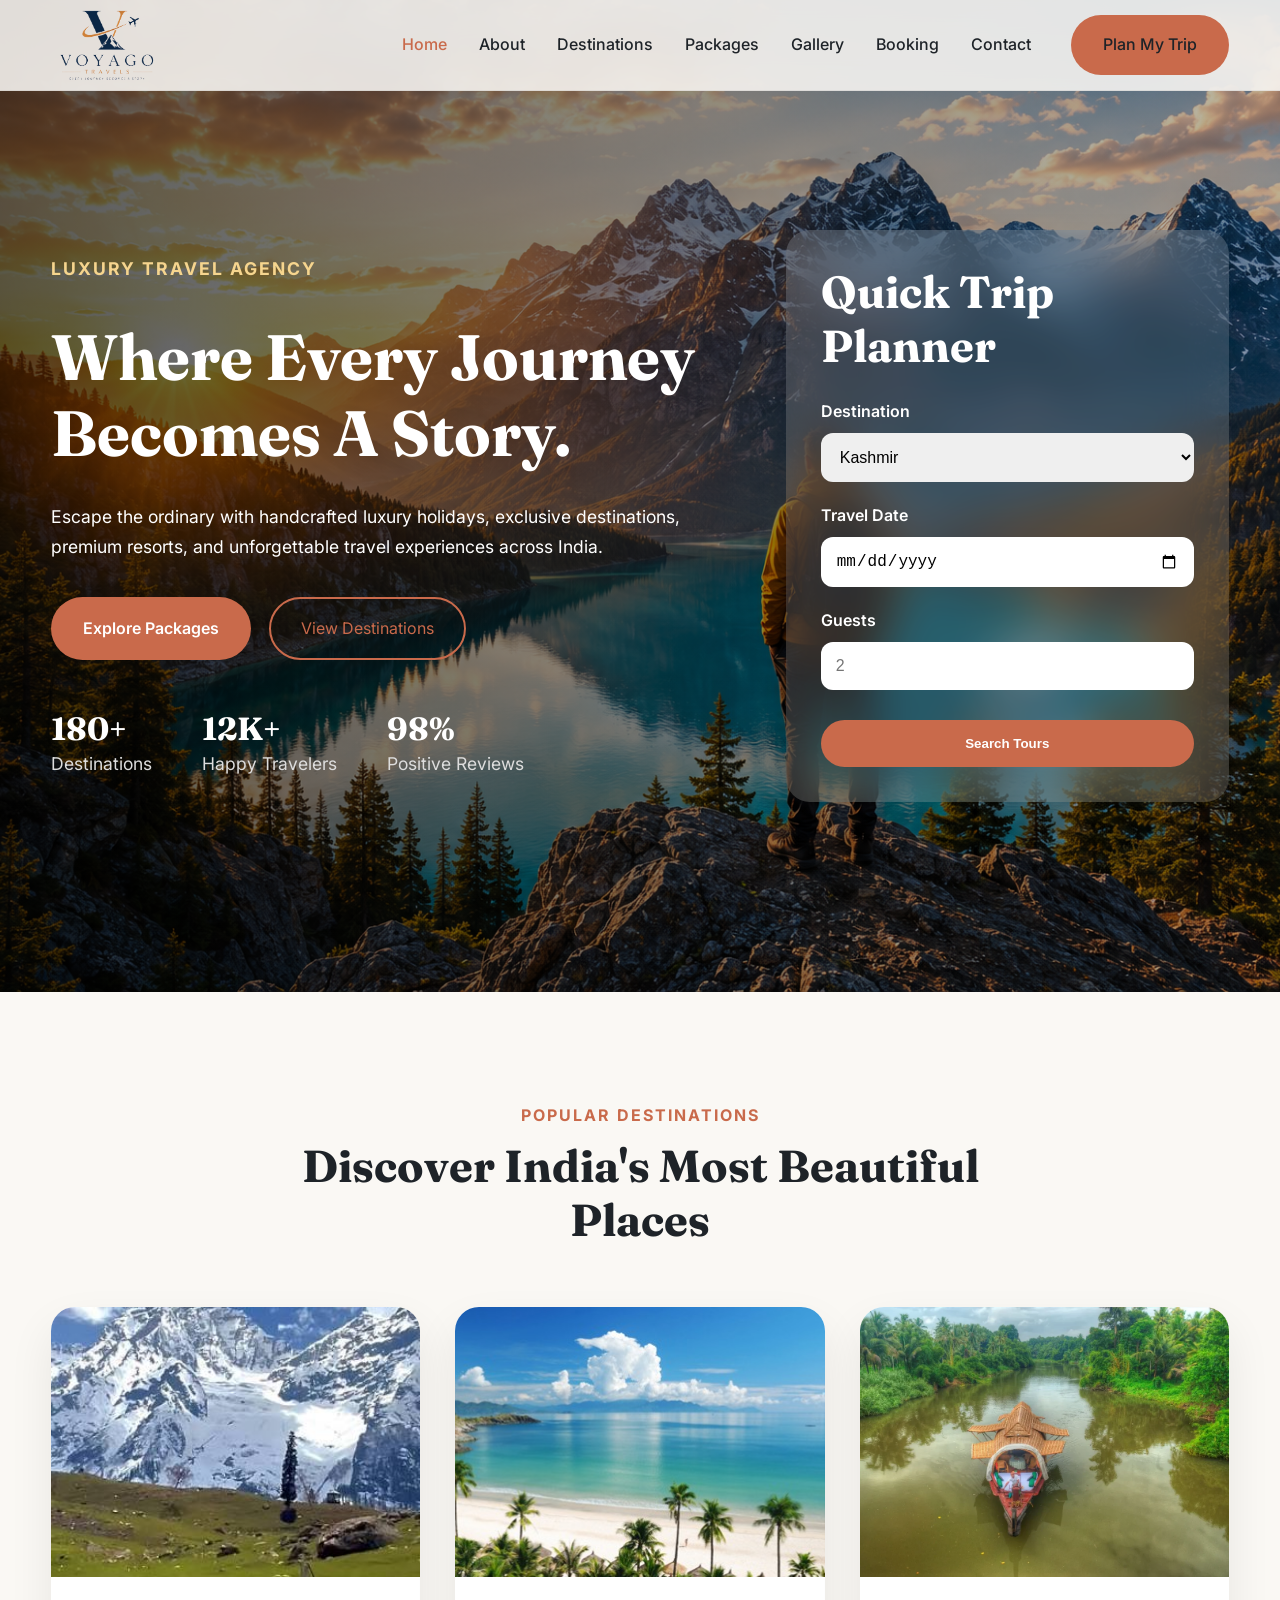
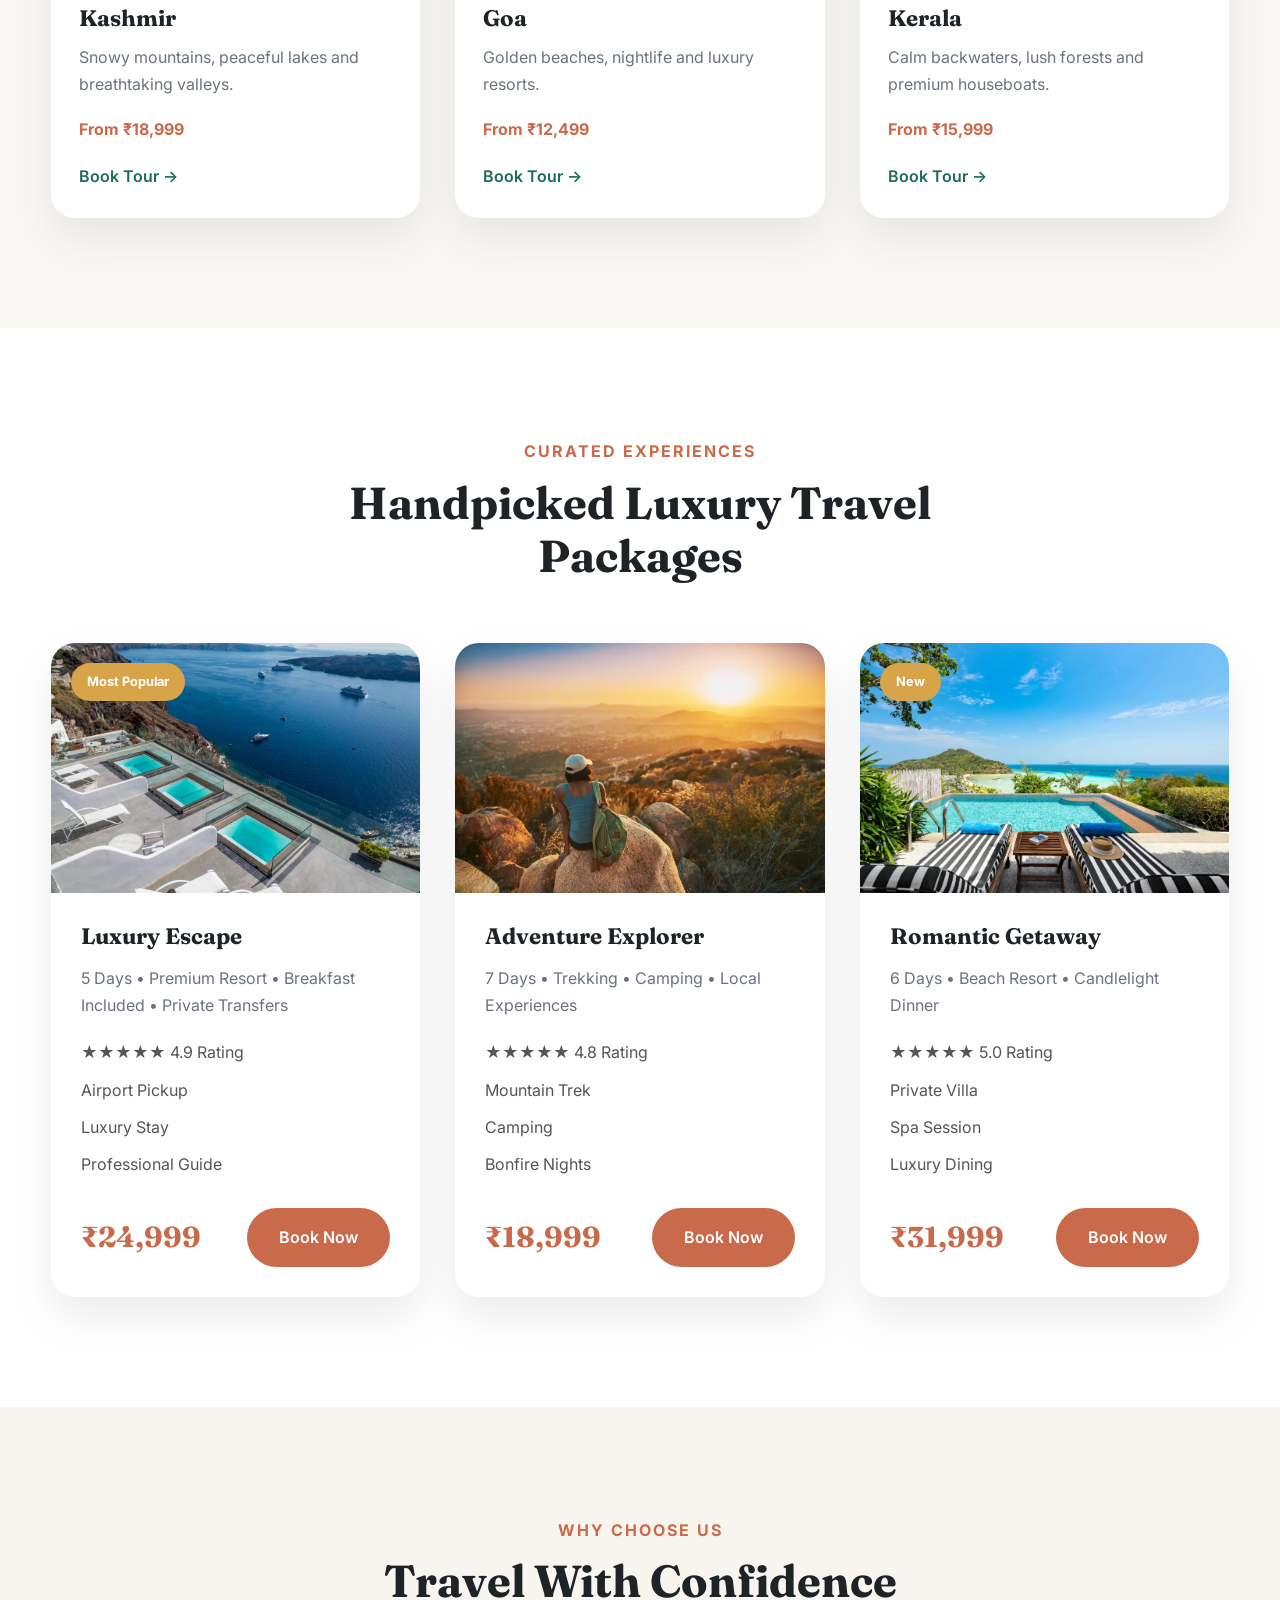
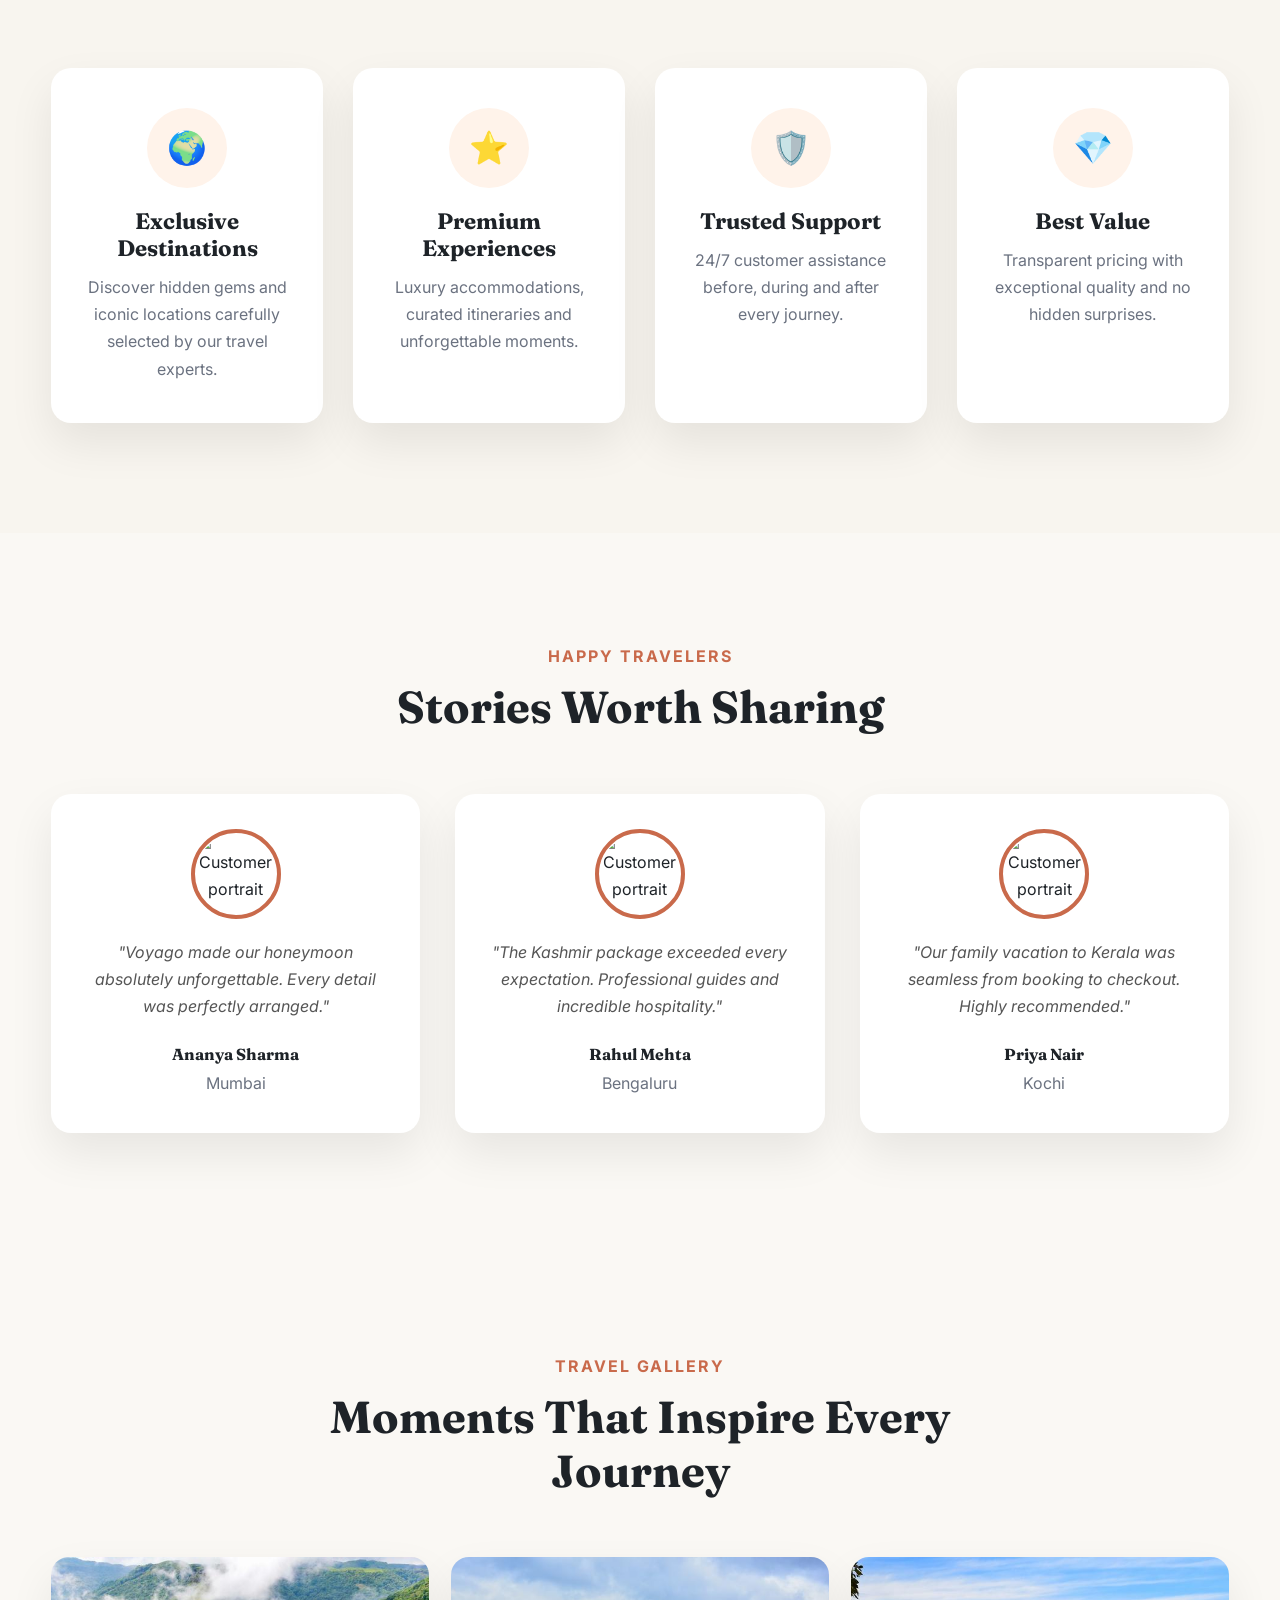
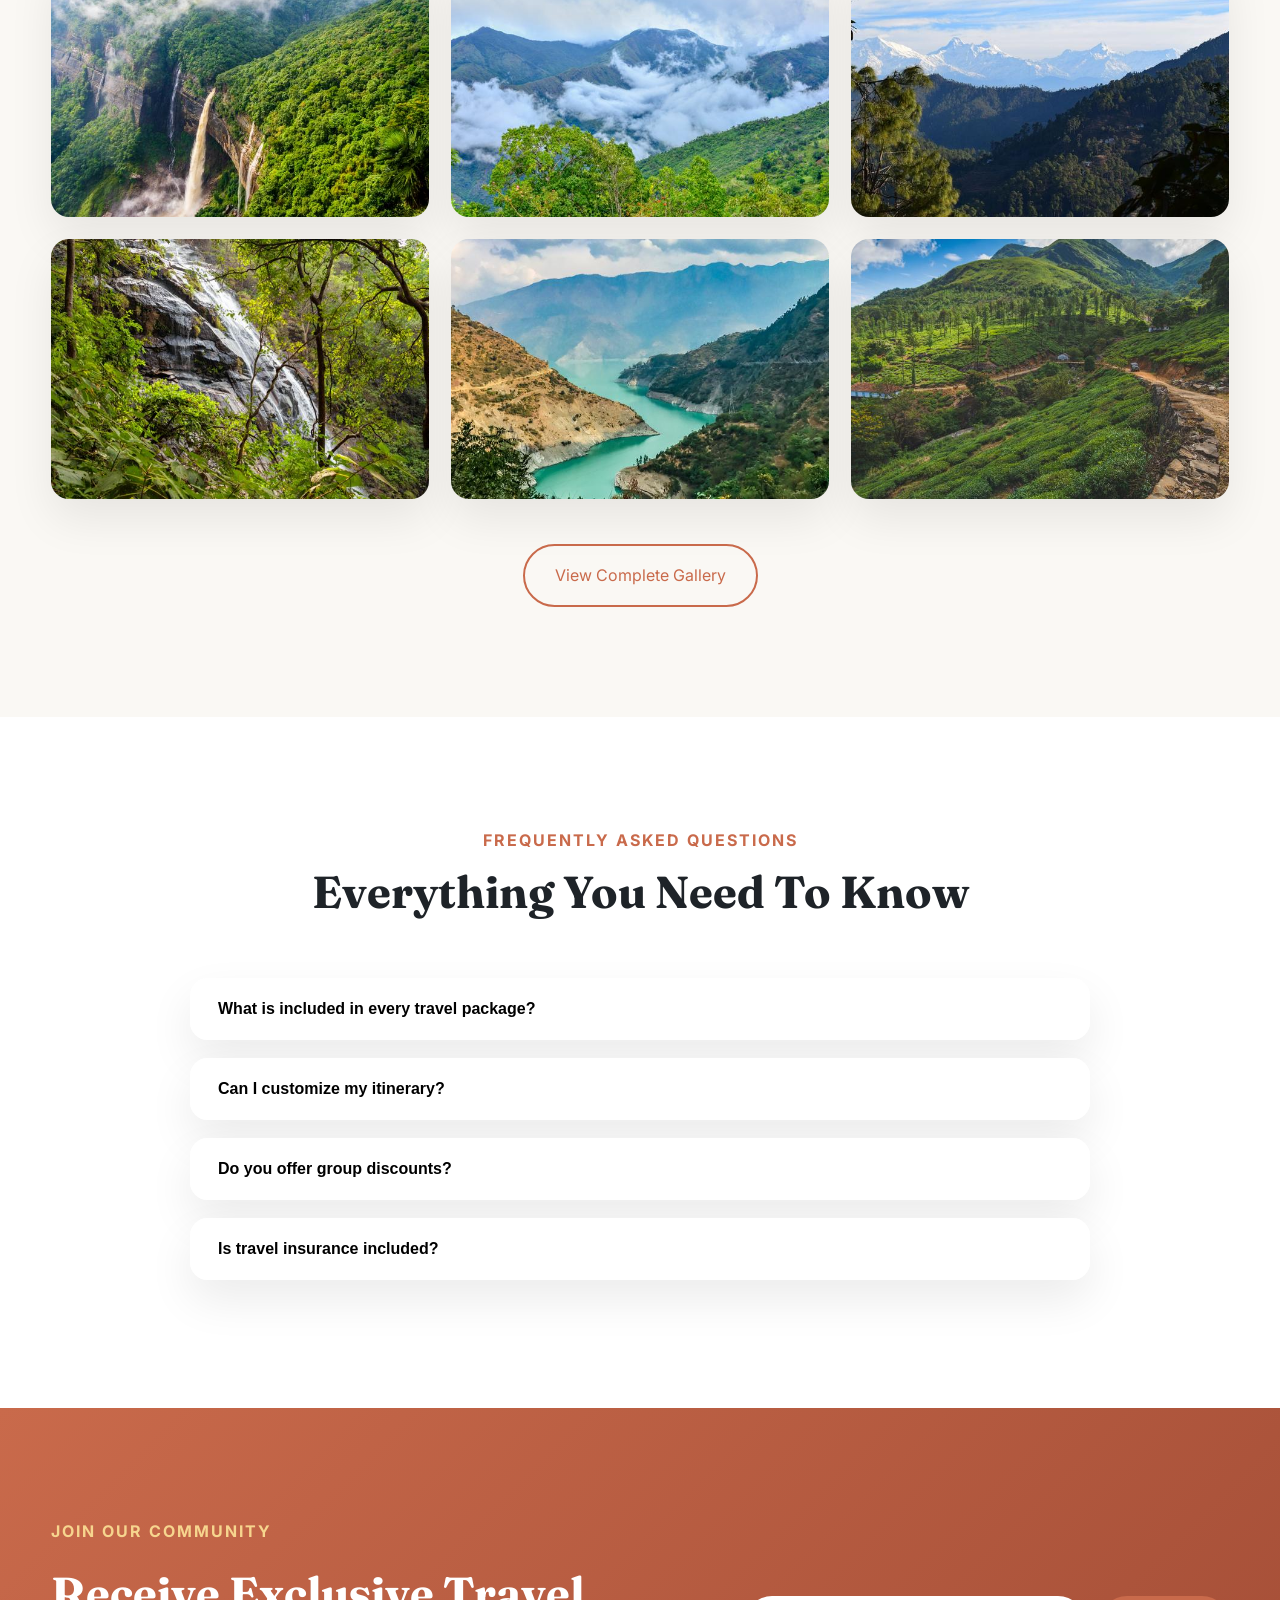
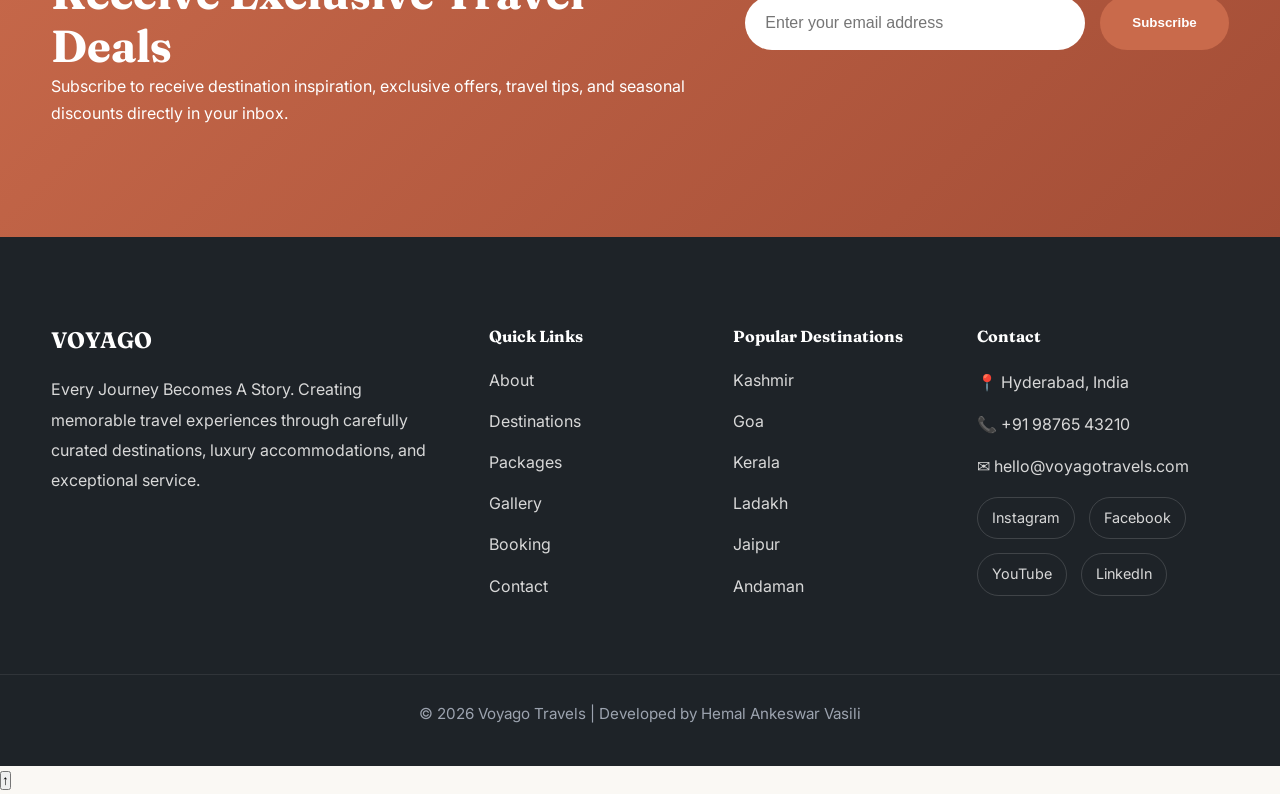
==== index.html @ fc7ee03d "Initial commit - Voyago Travels Website" ====
<!DOCTYPE html>
<html lang="en">

<head>

<meta name="author" content="Hemal Ankeswar Vasili">

<meta charset="UTF-8">
<meta name="viewport" content="width=device-width, initial-scale=1.0">

<title>Voyago Travels | Every Journey Becomes A Story</title>

<meta name="description"
content="Luxury travel experiences across India with handcrafted tours, premium stays, unforgettable adventures and seamless booking.">

<meta name="keywords"
content="travel, luxury travel, India, Kashmir, Goa, Kerala, Ladakh, Voyago">

<meta name="author"
content="Voyago Travels">

<link rel="preconnect" href="https://fonts.googleapis.com">

<link rel="preconnect" href="https://fonts.gstatic.com" crossorigin>

<link href="https://fonts.googleapis.com/css2?family=Fraunces:wght@600;700&family=Inter:wght@300;400;500;600;700&display=swap" rel="stylesheet">

<link rel="stylesheet" href="assets/css/main.css">

<link rel="icon" href="favicon.ico">

</head>

<body>

<header class="header">

<div class="container">

<a href="index.html" class="logo">

<img
src="assets/images/brand/logo.png"
alt="Voyago Travels Logo"
class="logo-image">

</a>

<nav class="navbar">

<ul>

<li><a class="active" href="index.html">Home</a></li>

<li><a href="about.html">About</a></li>

<li><a href="destinations.html">Destinations</a></li>

<li><a href="packages.html">Packages</a></li>

<li><a href="gallery.html">Gallery</a></li>

<li><a href="booking.html">Booking</a></li>

<li><a href="contact.html">Contact</a></li>

</ul>

<a href="booking.html" class="primary-btn">

Plan My Trip

</a>

</nav>

</div>

</header>

<main>

<section class="hero">

<div class="hero-overlay"></div>

<div class="container hero-grid">

<div class="hero-content">

<p class="eyebrow">

Luxury Travel Agency

</p>

<h1>

Where Every Journey Becomes A Story.

</h1>

<p>

Escape the ordinary with handcrafted luxury holidays,
exclusive destinations,
premium resorts,
and unforgettable travel experiences across India.

</p>

<div class="hero-buttons">

<a href="packages.html" class="primary-btn">

Explore Packages

</a>

<a href="destinations.html" class="secondary-btn">

View Destinations

</a>

</div>

<div class="hero-features">

<div>

<h3>180+</h3>

<p>Destinations</p>

</div>

<div>

<h3>12K+</h3>

<p>Happy Travelers</p>

</div>

<div>

<h3>98%</h3>

<p>Positive Reviews</p>

</div>

</div>

</div>

<div class="hero-card">

<h2>

Quick Trip Planner

</h2>

<form>

<div class="form-group">

<label>Destination</label>

<select>

<option>Kashmir</option>

<option>Goa</option>

<option>Kerala</option>

<option>Ladakh</option>

<option>Jaipur</option>

<option>Andaman</option>

</select>

</div>

<div class="form-group">

<label>Travel Date</label>

<input type="date">

</div>

<div class="form-group">

<label>Guests</label>

<input
type="number"
placeholder="2">

</div>

<button class="primary-btn">

Search Tours

</button>

</form>

</div>

</div>

</section>

<section class="featured">

<div class="container">

<div class="section-title">

<p>

POPULAR DESTINATIONS

</p>

<h2>

Discover India's Most Beautiful Places

</h2>

</div>

<div class="destination-grid">

<article class="card">

<img
src="assets/images/destinations/kashmir.webp"
alt="Snow covered mountains of Kashmir">

<div class="card-content">

<h3>

Kashmir

</h3>

<p>

Snowy mountains, peaceful lakes and breathtaking valleys.

</p>

<span>

From ₹18,999

</span>

<a href="booking.html">

Book Tour →

</a>

</div>

</article>

<article class="card">

<img
src="assets/images/destinations/goa.webp"
alt="Luxury beach resort in Goa">

<div class="card-content">

<h3>

Goa

</h3>

<p>

Golden beaches, nightlife and luxury resorts.

</p>

<span>

From ₹12,499

</span>

<a href="booking.html">

Book Tour →

</a>

</div>

</article>

<article class="card">

<img
src="assets/images/destinations/kerala.webp"
alt="Kerala backwaters">

<div class="card-content">

<h3>

Kerala

</h3>

<p>

Calm backwaters, lush forests and premium houseboats.

</p>

<span>

From ₹15,999

</span>

<a href="booking.html">

Book Tour →

</a>

</div>

</article>

</div>

</div>

</section>

<section class="packages">

<div class="container">

<div class="section-title">

<p>CURATED EXPERIENCES</p>

<h2>Handpicked Luxury Travel Packages</h2>

</div>

<div class="package-grid">

<article class="package-card">

<div class="badge">Most Popular</div>

<img
src="assets/images/packages/luxury.webp"
alt="Luxury mountain resort">

<div class="package-content">

<h3>Luxury Escape</h3>

<p>
5 Days • Premium Resort • Breakfast Included • Private Transfers
</p>

<ul>

<li>★★★★★ 4.9 Rating</li>

<li>Airport Pickup</li>

<li>Luxury Stay</li>

<li>Professional Guide</li>

</ul>

<div class="price-row">

<h4>₹24,999</h4>

<a href="booking.html" class="primary-btn">
Book Now
</a>

</div>

</div>

</article>

<article class="package-card">

<img
src="assets/images/packages/adventure.webp"
alt="Adventure trekking experience">

<div class="package-content">

<h3>Adventure Explorer</h3>

<p>
7 Days • Trekking • Camping • Local Experiences
</p>

<ul>

<li>★★★★★ 4.8 Rating</li>

<li>Mountain Trek</li>

<li>Camping</li>

<li>Bonfire Nights</li>

</ul>

<div class="price-row">

<h4>₹18,999</h4>

<a href="booking.html" class="primary-btn">
Book Now
</a>

</div>

</div>

</article>

<article class="package-card">

<div class="badge">New</div>

<img
src="assets/images/packages/honeymoon.webp"
alt="Romantic honeymoon destination">

<div class="package-content">

<h3>Romantic Getaway</h3>

<p>
6 Days • Beach Resort • Candlelight Dinner
</p>

<ul>

<li>★★★★★ 5.0 Rating</li>

<li>Private Villa</li>

<li>Spa Session</li>

<li>Luxury Dining</li>

</ul>

<div class="price-row">

<h4>₹31,999</h4>

<a href="booking.html" class="primary-btn">
Book Now
</a>

</div>

</div>

</article>

</div>

</div>

</section>

<section class="why-us">

<div class="container">

<div class="section-title">

<p>WHY CHOOSE US</p>

<h2>Travel With Confidence</h2>

</div>

<div class="feature-grid">

<div class="feature-card">

<div class="feature-icon">🌍</div>

<h3>Exclusive Destinations</h3>

<p>
Discover hidden gems and iconic locations carefully selected by our travel experts.
</p>

</div>

<div class="feature-card">

<div class="feature-icon">⭐</div>

<h3>Premium Experiences</h3>

<p>
Luxury accommodations, curated itineraries and unforgettable moments.
</p>

</div>

<div class="feature-card">

<div class="feature-icon">🛡️</div>

<h3>Trusted Support</h3>

<p>
24/7 customer assistance before, during and after every journey.
</p>

</div>

<div class="feature-card">

<div class="feature-icon">💎</div>

<h3>Best Value</h3>

<p>
Transparent pricing with exceptional quality and no hidden surprises.
</p>

</div>

</div>

</div>

</section>

<section class="testimonials">

<div class="container">

<div class="section-title">

<p>HAPPY TRAVELERS</p>

<h2>Stories Worth Sharing</h2>

</div>

<div class="testimonial-grid">

<article class="testimonial-card">

<img
src="assets/images/testimonials/person1.webp"
alt="Customer portrait">

<p>

"Voyago made our honeymoon absolutely unforgettable. Every detail was perfectly arranged."

</p>

<h4>Ananya Sharma</h4>

<span>Mumbai</span>

</article>

<article class="testimonial-card">

<img
src="assets/images/testimonials/person2.webp"
alt="Customer portrait">

<p>

"The Kashmir package exceeded every expectation. Professional guides and incredible hospitality."

</p>

<h4>Rahul Mehta</h4>

<span>Bengaluru</span>

</article>

<article class="testimonial-card">

<img
src="assets/images/testimonials/person3.webp"
alt="Customer portrait">

<p>

"Our family vacation to Kerala was seamless from booking to checkout. Highly recommended."

</p>

<h4>Priya Nair</h4>

<span>Kochi</span>

</article>

</div>

</div>

</section>

<section class="gallery-preview">

<div class="container">

<div class="section-title">

<p>TRAVEL GALLERY</p>

<h2>Moments That Inspire Every Journey</h2>

</div>

<div class="gallery-grid">

<img src="assets/images/gallery/gallery1.webp"
alt="Luxury mountain sunrise"
loading="lazy">

<img src="assets/images/gallery/gallery2.webp"
alt="Crystal blue beach"
loading="lazy">

<img src="assets/images/gallery/gallery3.webp"
alt="Luxury resort swimming pool"
loading="lazy">

<img src="assets/images/gallery/gallery4.webp"
alt="Adventure trekking trail"
loading="lazy">

<img src="assets/images/gallery/gallery5.webp"
alt="Traditional houseboat in Kerala"
loading="lazy">

<img src="assets/images/gallery/gallery6.webp"
alt="Snow mountains in Ladakh"
loading="lazy">

</div>

<div class="gallery-button">

<a href="gallery.html" class="secondary-btn">

View Complete Gallery

</a>

</div>

</div>

</section>

<section class="faq">

<div class="container">

<div class="section-title">

<p>FREQUENTLY ASKED QUESTIONS</p>

<h2>Everything You Need To Know</h2>

</div>

<div class="faq-list">

<div class="faq-item">

<button class="faq-question">

What is included in every travel package?

</button>

<div class="faq-answer">

<p>

Every package includes accommodation,
local transportation,
professional assistance,
and carefully planned itineraries.
Package inclusions vary depending on the destination.

</p>

</div>

</div>

<div class="faq-item">

<button class="faq-question">

Can I customize my itinerary?

</button>

<div class="faq-answer">

<p>

Yes.
Every itinerary can be customized according to your travel preferences,
budget,
and schedule.

</p>

</div>

</div>

<div class="faq-item">

<button class="faq-question">

Do you offer group discounts?

</button>

<div class="faq-answer">

<p>

Absolutely.
Special pricing is available for family trips,
corporate tours,
college groups,
and large bookings.

</p>

</div>

</div>

<div class="faq-item">

<button class="faq-question">

Is travel insurance included?

</button>

<div class="faq-answer">

<p>

Optional travel insurance is available during booking for additional safety and peace of mind.

</p>

</div>

</div>

</div>

</div>

</section>

<section class="newsletter">

<div class="container newsletter-box">

<div>

<p class="eyebrow">

JOIN OUR COMMUNITY

</p>

<h2>

Receive Exclusive Travel Deals

</h2>

<p>

Subscribe to receive destination inspiration,
exclusive offers,
travel tips,
and seasonal discounts directly in your inbox.

</p>

</div>

<form class="newsletter-form">

<input
type="email"
placeholder="Enter your email address"
required>

<button
type="submit"
class="primary-btn">

Subscribe

</button>

</form>

</div>

</section>

</main>

<footer class="footer">

<div class="container footer-grid">

<div>

<h3>

VOYAGO

</h3>

<p>

Every Journey Becomes A Story.

Creating memorable travel experiences through carefully curated destinations,
luxury accommodations,
and exceptional service.

</p>

</div>

<div>

<h4>

Quick Links

</h4>

<ul>

<li><a href="about.html">About</a></li>

<li><a href="destinations.html">Destinations</a></li>

<li><a href="packages.html">Packages</a></li>

<li><a href="gallery.html">Gallery</a></li>

<li><a href="booking.html">Booking</a></li>

<li><a href="contact.html">Contact</a></li>

</ul>

</div>

<div>

<h4>

Popular Destinations

</h4>

<ul>

<li>Kashmir</li>

<li>Goa</li>

<li>Kerala</li>

<li>Ladakh</li>

<li>Jaipur</li>

<li>Andaman</li>

</ul>

</div>

<div>

<h4>

Contact

</h4>

<p>

📍 Hyderabad, India

</p>

<p>

📞 +91 98765 43210

</p>

<p>

✉ hello@voyagotravels.com

</p>

<div class="social-links">

<a href="#">Instagram</a>

<a href="#">Facebook</a>

<a href="#">YouTube</a>

<a href="#">LinkedIn</a>

</div>

</div>

</div>

<div class="copyright">

<p>

© 2026 Voyago Travels | Developed by Hemal Ankeswar Vasili

</p>

</div>

</footer>

<script src="assets/js/main.js"></script>

</body>

</html>
---- assets/css/main.css ----
/* ==========================================================
   VOYAGO TRAVELS
   MAIN STYLESHEET
========================================================== */

:root{

--primary:#C96A4B;
--secondary:#1D6B5D;
--accent:#D8A44A;
--dark:#1E2328;
--light:#FAF8F4;
--white:#ffffff;
--gray:#6B7280;
--border:#E7E2DA;

--shadow:0 20px 45px rgba(0,0,0,.08);
--radius:18px;
--transition:.35s ease;

--container:1200px;

}

*{
margin:0;
padding:0;
box-sizing:border-box;
}

html{

scroll-behavior:smooth;

}

body{

font-family:'Inter',sans-serif;
background:var(--light);
color:var(--dark);
line-height:1.7;

}

img{

display:block;
width:100%;

}

a{

text-decoration:none;

}

ul{

list-style:none;

}

.container{

width:min(92%,var(--container));
margin:auto;

}

/* =======================================
TYPOGRAPHY
======================================= */

h1,h2,h3,h4{

font-family:'Fraunces',serif;
font-weight:700;
line-height:1.2;

}

h1{

font-size:4rem;

}

h2{

font-size:2.8rem;

}

h3{

font-size:1.4rem;

}

.section-title{

text-align:center;
margin-bottom:60px;

}

.section-title p{

color:var(--primary);
font-weight:700;
letter-spacing:2px;
margin-bottom:10px;

}

.section-title h2{

max-width:700px;
margin:auto;

}

/* =======================================
BUTTONS
======================================= */

.primary-btn{

display:inline-flex;
align-items:center;
justify-content:center;

padding:16px 32px;

background:var(--primary);

color:white;

border-radius:999px;

font-weight:600;

transition:var(--transition);

}

.primary-btn:hover{

transform:translateY(-4px);

background:#b85d3e;

}

.secondary-btn{

display:inline-flex;

padding:16px 30px;

border:2px solid var(--primary);

border-radius:999px;

color:var(--primary);

transition:var(--transition);

}

.secondary-btn:hover{

background:var(--primary);

color:white;

}

/* =======================================
HEADER
======================================= */

.header{

position:fixed;

top:0;

width:100%;

z-index:1000;

background:rgba(250,248,244,.88);

backdrop-filter:blur(18px);

border-bottom:1px solid rgba(0,0,0,.05);

}

.header .container{

display:flex;

justify-content:space-between;

align-items:center;

height:90px;

}

.logo{

display:flex;

align-items:center;

gap:12px;

font-family:'Fraunces',serif;

font-size:1.5rem;

font-weight:700;

color:var(--dark);

}

.logo-mark{

font-size:1.7rem;

color:var(--primary);

}

.navbar{

display:flex;

align-items:center;

gap:40px;

}

.navbar ul{

display:flex;

gap:32px;

}

.navbar a{

color:var(--dark);

font-weight:500;

transition:.3s;

}

.navbar a:hover,

.navbar .active{

color:var(--primary);

}

/* =======================================
HERO
======================================= */

.hero{

min-height:100vh;

display:flex;

align-items:center;

position:relative;

overflow:hidden;

background:url("../images/hero/hero-main.webp") center/cover;

}

.hero-overlay{

position:absolute;

inset:0;

background:linear-gradient(
90deg,
rgba(0,0,0,.65),
rgba(0,0,0,.25)
);

}

.hero-grid{

position:relative;

z-index:2;

display:grid;

grid-template-columns:1.2fr .8fr;

gap:70px;

align-items:center;

padding-top:120px;

padding-bottom:80px;

}

.hero-content{

color:white;

}

.eyebrow{

display:inline-block;

margin-bottom:20px;

font-weight:700;

letter-spacing:2px;

text-transform:uppercase;

color:#F6D58E;

}

.hero h1{

margin-bottom:30px;

}

.hero p{

font-size:1.1rem;

max-width:650px;

margin-bottom:35px;

}

.hero-buttons{

display:flex;

gap:18px;

margin-bottom:50px;

}

.hero-features{

display:flex;

gap:50px;

}

.hero-features h3{

font-size:2rem;

color:white;

}

.hero-features p{

margin:0;

color:#ddd;

}

/* =======================================
BOOKING CARD
======================================= */

.hero-card{

background:rgba(255,255,255,.15);

backdrop-filter:blur(22px);

padding:35px;

border-radius:24px;

box-shadow:var(--shadow);

color:white;

}

.hero-card h2{

margin-bottom:25px;

}

.form-group{

margin-bottom:20px;

}

.form-group label{

display:block;

margin-bottom:8px;

font-weight:600;

}

.form-group input,

.form-group select{

width:100%;

padding:15px;

border:none;

border-radius:12px;

font-size:1rem;

}

.hero-card button{

width:100%;

margin-top:10px;

border:none;

cursor:pointer;

}

/* =======================================
SECTION SPACING
======================================= */

section{

padding:110px 0;

}

/* =======================================
FEATURED DESTINATIONS
======================================= */

.destination-grid{

display:grid;

grid-template-columns:repeat(3,1fr);

gap:35px;

}

.card{

background:var(--white);

border-radius:24px;

overflow:hidden;

box-shadow:var(--shadow);

transition:var(--transition);

}

.card:hover{

transform:translateY(-12px);

}

.card img{

height:270px;

object-fit:cover;

}

.card-content{

padding:28px;

}

.card-content h3{

margin-bottom:12px;

}

.card-content p{

color:var(--gray);

margin-bottom:18px;

}

.card-content span{

display:block;

font-weight:700;

color:var(--primary);

margin-bottom:20px;

}

.card-content a{

font-weight:600;

color:var(--secondary);

}

/* =======================================
PACKAGES
======================================= */

.packages{

background:#fff;

}

.package-grid{

display:grid;

grid-template-columns:repeat(3,1fr);

gap:35px;

}

.package-card{

position:relative;

background:white;

border-radius:24px;

overflow:hidden;

box-shadow:var(--shadow);

transition:.35s;

}

.package-card:hover{

transform:translateY(-12px);

}

.package-card img{

height:250px;

object-fit:cover;

}

.package-content{

padding:30px;

}

.package-content p{

color:var(--gray);

margin:15px 0;

}

.package-content ul{

margin:20px 0;

}

.package-content li{

margin-bottom:10px;

color:#555;

}

.price-row{

display:flex;

justify-content:space-between;

align-items:center;

margin-top:30px;

}

.price-row h4{

font-size:1.8rem;

color:var(--primary);

}

.badge{

position:absolute;

top:20px;

left:20px;

background:var(--accent);

padding:8px 16px;

border-radius:999px;

font-size:.8rem;

font-weight:700;

color:white;

}

/* =======================================
WHY US
======================================= */

.why-us{

background:#f8f5ef;

}

.feature-grid{

display:grid;

grid-template-columns:repeat(4,1fr);

gap:30px;

}

.feature-card{

background:white;

padding:40px 30px;

border-radius:20px;

text-align:center;

box-shadow:var(--shadow);

transition:.35s;

}

.feature-card:hover{

transform:translateY(-10px);

}

.feature-icon{

width:80px;

height:80px;

display:flex;

align-items:center;

justify-content:center;

margin:auto;

font-size:2rem;

border-radius:50%;

background:#fff3ea;

margin-bottom:20px;

}

.feature-card p{

margin-top:12px;

color:var(--gray);

}

/* =======================================
TESTIMONIALS
======================================= */

.testimonial-grid{

display:grid;

grid-template-columns:repeat(3,1fr);

gap:35px;

}

.testimonial-card{

background:white;

padding:35px;

border-radius:20px;

text-align:center;

box-shadow:var(--shadow);

}

.testimonial-card img{

width:90px;

height:90px;

border-radius:50%;

margin:auto;

margin-bottom:20px;

object-fit:cover;

border:4px solid var(--primary);

}

.testimonial-card p{

font-style:italic;

margin-bottom:25px;

color:#555;

}

.testimonial-card h4{

margin-bottom:6px;

}

.testimonial-card span{

color:var(--gray);

}

/* =======================================
GALLERY PREVIEW
======================================= */

.gallery-preview{

background:var(--light);

}

.gallery-grid{

display:grid;

grid-template-columns:repeat(3,1fr);

gap:22px;

}

.gallery-grid img{

height:260px;

object-fit:cover;

border-radius:18px;

transition:.45s;

cursor:pointer;

box-shadow:var(--shadow);

}

.gallery-grid img:hover{

transform:scale(1.05);

}

.gallery-button{

text-align:center;

margin-top:45px;

}

/* =======================================
FAQ
======================================= */

.faq{

background:#ffffff;

}

.faq-list{

max-width:900px;

margin:auto;

}

.faq-item{

background:white;

margin-bottom:18px;

border-radius:18px;

box-shadow:var(--shadow);

overflow:hidden;

}

.faq-question{

width:100%;

padding:22px 28px;

border:none;

background:white;

cursor:pointer;

font-size:1rem;

font-weight:600;

display:flex;

justify-content:space-between;

align-items:center;

transition:.3s;

}

.faq-question:hover{

background:#faf7f2;

}

.faq-answer{

display:none;

padding:0 28px 24px;

color:var(--gray);

line-height:1.8;

}

/* =======================================
NEWSLETTER
======================================= */

.newsletter{

background:linear-gradient(135deg,#C96A4B,#A34D36);

color:white;

}

.newsletter-box{

display:grid;

grid-template-columns:1fr auto;

gap:40px;

align-items:center;

}

.newsletter-form{

display:flex;

gap:15px;

}

.newsletter-form input{

width:340px;

padding:18px 20px;

border:none;

border-radius:999px;

font-size:1rem;

}

.newsletter-form input:focus{

outline:none;

}

.newsletter-form button{

border:none;

cursor:pointer;

}

/* =======================================
FOOTER
======================================= */

.footer{

background:#1E2328;

color:#d8d8d8;

padding:90px 0 25px;

}

.footer-grid{

display:grid;

grid-template-columns:2fr 1fr 1fr 1.3fr;

gap:50px;

}

.footer h3,

.footer h4{

color:white;

margin-bottom:20px;

}

.footer p{

line-height:1.9;

margin-bottom:12px;

}

.footer ul li{

margin-bottom:14px;

}

.footer a{

color:#d8d8d8;

transition:.3s;

}

.footer a:hover{

color:white;

}

.social-links{

display:flex;

flex-wrap:wrap;

gap:14px;

margin-top:15px;

}

.social-links a{

padding:8px 14px;

border:1px solid rgba(255,255,255,.15);

border-radius:999px;

font-size:.9rem;

}

.copyright{

border-top:1px solid rgba(255,255,255,.08);

margin-top:60px;

padding-top:25px;

text-align:center;

font-size:.95rem;

color:#9CA3AF;

}

/* =======================================
UTILITY CLASSES
======================================= */

.full-width{

width:100%;

}

.text-center{

text-align:center;

}

.mt-2{

margin-top:20px;

}

.mt-4{

margin-top:40px;

}

/* =======================================
ANIMATIONS
======================================= */

@keyframes fadeUp{

from{

opacity:0;

transform:translateY(40px);

}

to{

opacity:1;

transform:translateY(0);

}

}

@keyframes float{

0%,100%{

transform:translateY(0);

}

50%{

transform:translateY(-10px);

}

}

.hero-content{

animation:fadeUp .9s ease;

}

.hero-card{

animation:fadeUp 1.2s ease;

}

.card:hover,
.package-card:hover,
.feature-card:hover{

box-shadow:0 25px 60px rgba(0,0,0,.12);

}

.logo-mark{

animation:float 4s ease-in-out infinite;

}

/* =======================================
RESPONSIVE
======================================= */

@media(max-width:1100px){

.hero-grid,
.newsletter-box{

grid-template-columns:1fr;

}

.destination-grid,
.package-grid,
.testimonial-grid{

grid-template-columns:repeat(2,1fr);

}

.feature-grid{

grid-template-columns:repeat(2,1fr);

}

.footer-grid{

grid-template-columns:repeat(2,1fr);

}

.hero h1{

font-size:3.2rem;

}

}

@media(max-width:768px){

.navbar ul{

display:none;

}

.hero{

text-align:center;

}

.hero-buttons{

justify-content:center;

flex-wrap:wrap;

}

.hero-features{

justify-content:center;

flex-wrap:wrap;

gap:30px;

}

.destination-grid,
.package-grid,
.feature-grid,
.testimonial-grid,
.gallery-grid,
.footer-grid{

grid-template-columns:1fr;

}

.newsletter-form{

flex-direction:column;

}

.newsletter-form input{

width:100%;

}

h1{

font-size:2.5rem;

}

h2{

font-size:2rem;

}

section{

padding:80px 0;

}

.header .container{

height:80px;

}

}

@media(max-width:480px){

.container{

width:94%;

}

.hero{

min-height:auto;

padding-top:120px;

padding-bottom:80px;

}

.hero-card{

padding:25px;

}

.primary-btn,
.secondary-btn{

width:100%;

justify-content:center;

}

.hero-buttons{

flex-direction:column;

}

.card img,
.package-card img,
.gallery-grid img{

height:220px;

}

}

/* =======================================
PAGE HERO
======================================= */

.page-hero{

padding:180px 0 120px;
text-align:center;
background:linear-gradient(rgba(20,20,20,.55),rgba(20,20,20,.55)),
url("../images/hero/page-banner.webp") center/cover;
color:#fff;

}

.page-hero h1{

margin:20px 0;
font-size:3.8rem;

}

.page-hero p{

max-width:700px;
margin:auto;
font-size:1.1rem;
opacity:.95;

}

/* =======================================
TWO COLUMN
======================================= */

.two-column{

display:grid;
grid-template-columns:1fr 1fr;
gap:70px;
align-items:center;

}

.two-column img{

border-radius:24px;
box-shadow:0 20px 50px rgba(0,0,0,.12);

}

/* =======================================
TIMELINE
======================================= */

.timeline{

background:#fff;

}

.timeline-grid{

display:grid;
grid-template-columns:repeat(4,1fr);
gap:25px;

}

.timeline-card{

background:#fff;
padding:35px;
border-radius:20px;
box-shadow:var(--shadow);
text-align:center;
transition:.35s;

}

.timeline-card:hover{

transform:translateY(-8px);

}

.timeline-card span{

display:inline-block;
margin-bottom:18px;
color:var(--primary);
font-weight:700;
font-size:1.1rem;

}

/* =======================================
TEAM
======================================= */

.team{

background:#f8f5ef;

}

.team-grid{

display:grid;
grid-template-columns:repeat(3,1fr);
gap:30px;

}

.team-card{

background:#fff;
padding:30px;
text-align:center;
border-radius:20px;
box-shadow:var(--shadow);

}

.team-card img{

width:170px;
height:170px;
border-radius:50%;
margin:auto;
object-fit:cover;
margin-bottom:20px;

}

.team-card span{

display:block;
margin:10px 0;
color:var(--primary);
font-weight:600;

}

/* =======================================
CONTACT
======================================= */

.contact-section{

background:#fff;

}

.contact-card{

background:#faf8f4;
padding:25px;
border-radius:18px;
margin-top:20px;
border:1px solid var(--border);

}

.contact-form,
.booking-form{

background:#fff;
padding:35px;
border-radius:22px;
box-shadow:var(--shadow);

}

textarea{

width:100%;
padding:15px;
border-radius:12px;
border:1px solid #ddd;
resize:vertical;
font-family:inherit;

}

/* =======================================
COMPANY STATS
======================================= */

.company-stats{

background:#1E2328;
color:#fff;

}

.stats-grid{

display:grid;
grid-template-columns:repeat(4,1fr);
gap:30px;

}

.stat-card{

background:rgba(255,255,255,.08);
padding:40px;
border-radius:20px;
text-align:center;
backdrop-filter:blur(10px);

}

.stat-card h2{

font-size:2.7rem;
color:var(--accent);

}

.stat-card p{

margin-top:10px;
opacity:.9;

}

/* =======================================
CTA
======================================= */

.cta{

padding:120px 0;
text-align:center;
background:linear-gradient(135deg,#C96A4B,#A44E38);
color:#fff;

}

.cta p{

max-width:700px;
margin:25px auto;

}

/* =======================================
RESPONSIVE ADDITIONS
======================================= */

@media(max-width:992px){

.two-column,
.timeline-grid,
.team-grid,
.stats-grid{

grid-template-columns:1fr;

}

.page-hero h1{

font-size:2.8rem;

}

}
.logo-image{

height:90px;
width:auto;
display:block;
object-fit:contain;

}
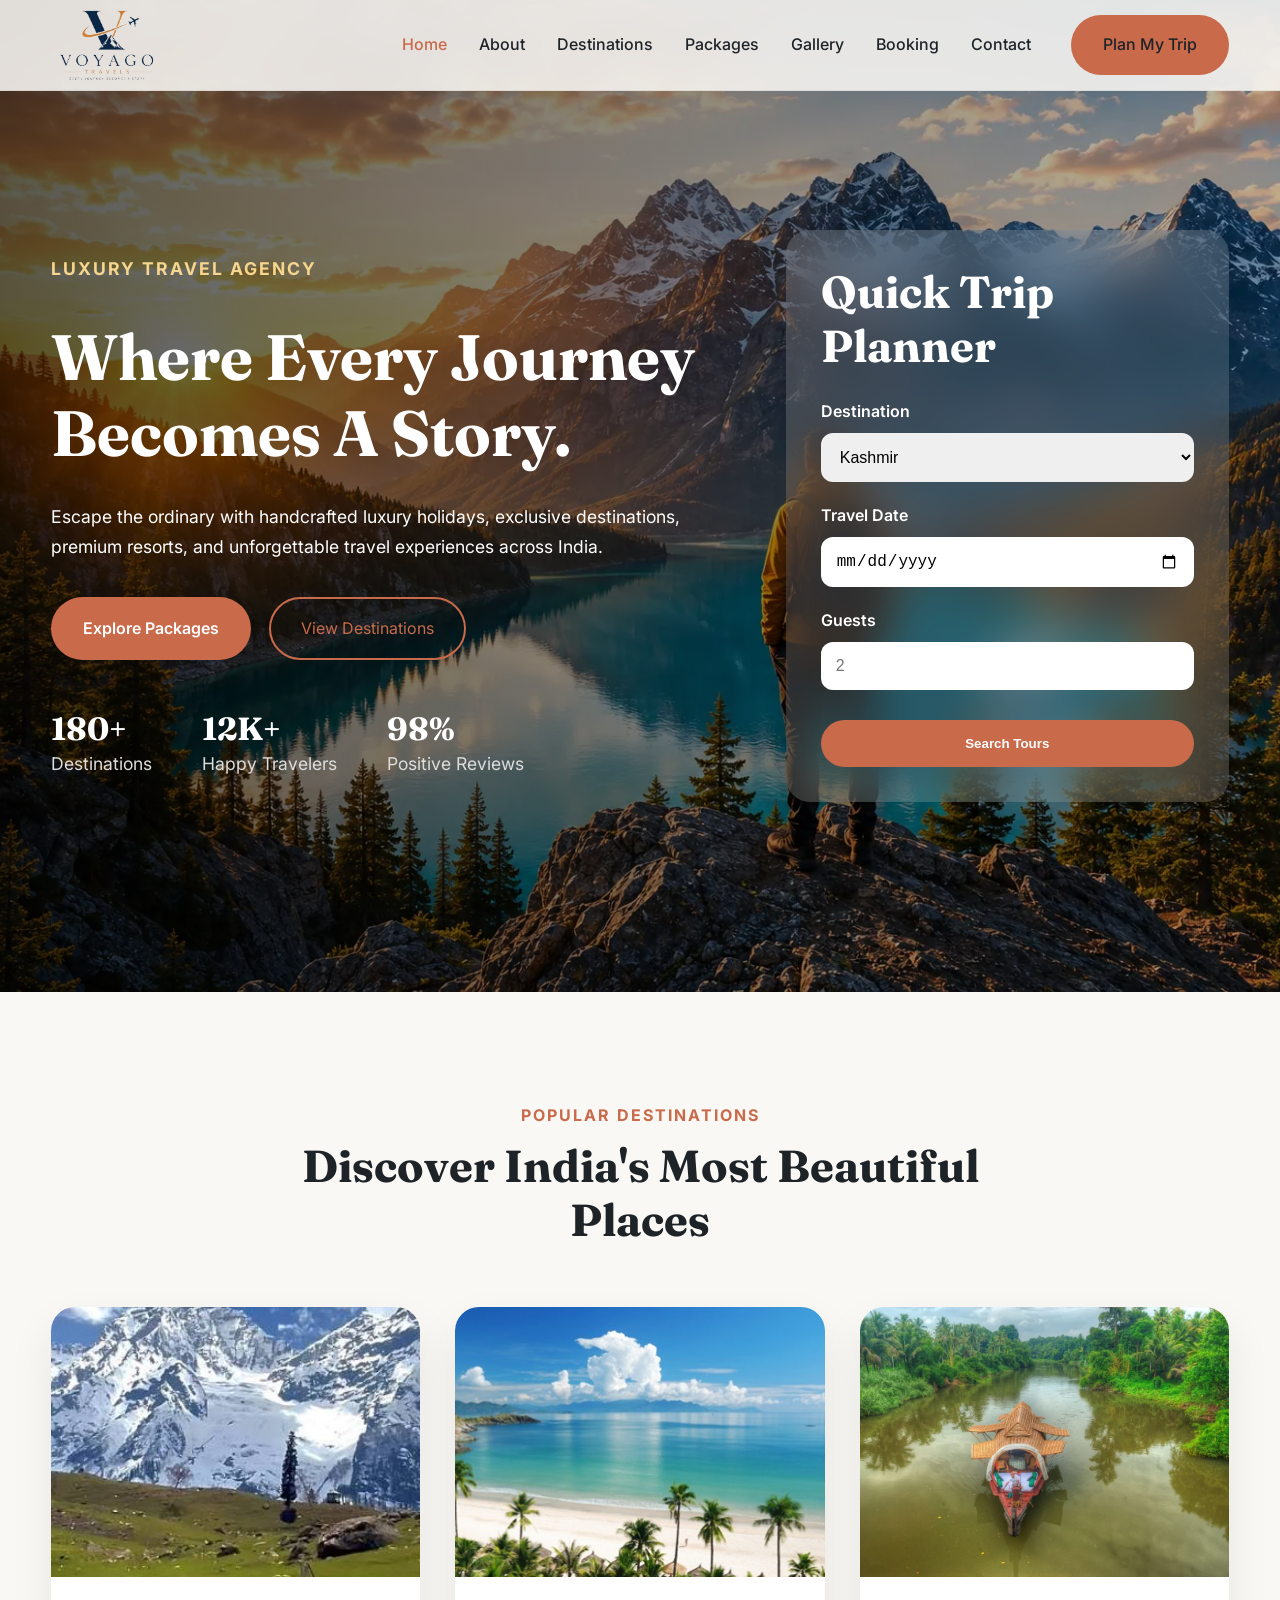
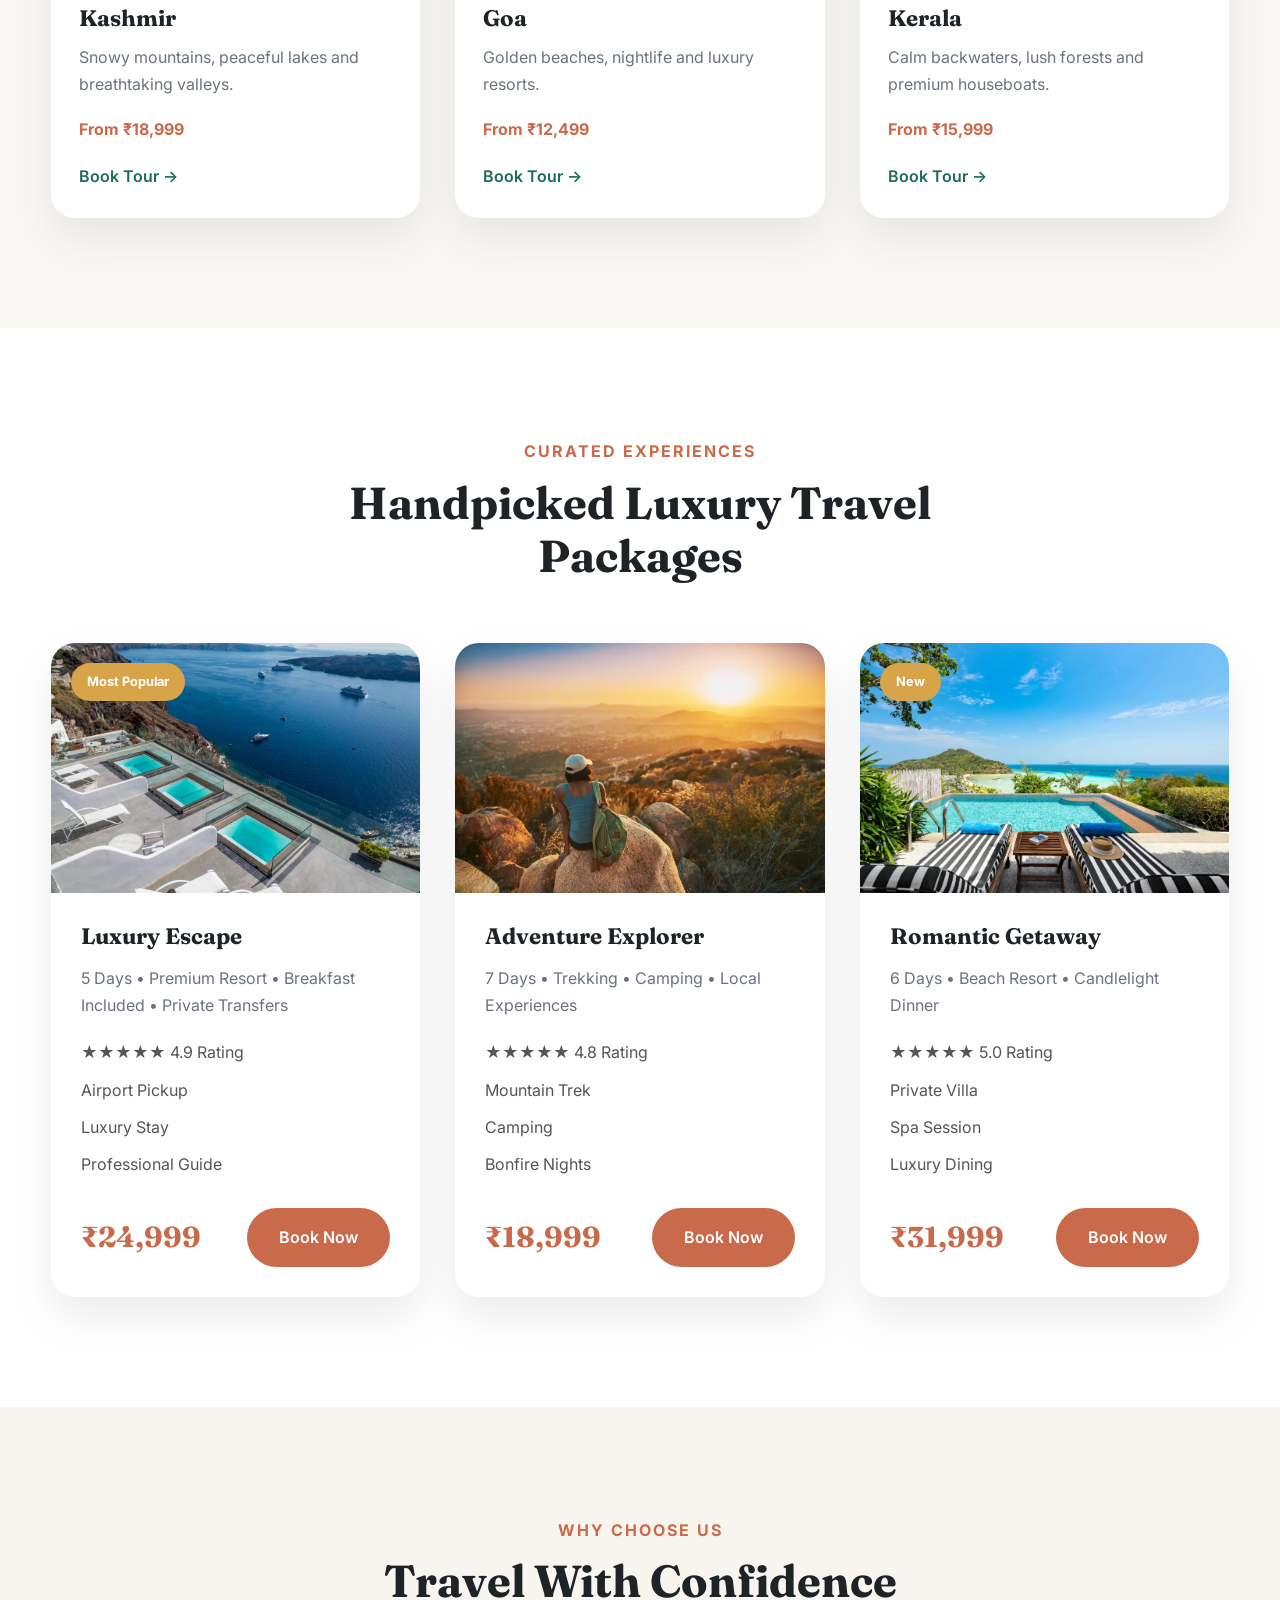
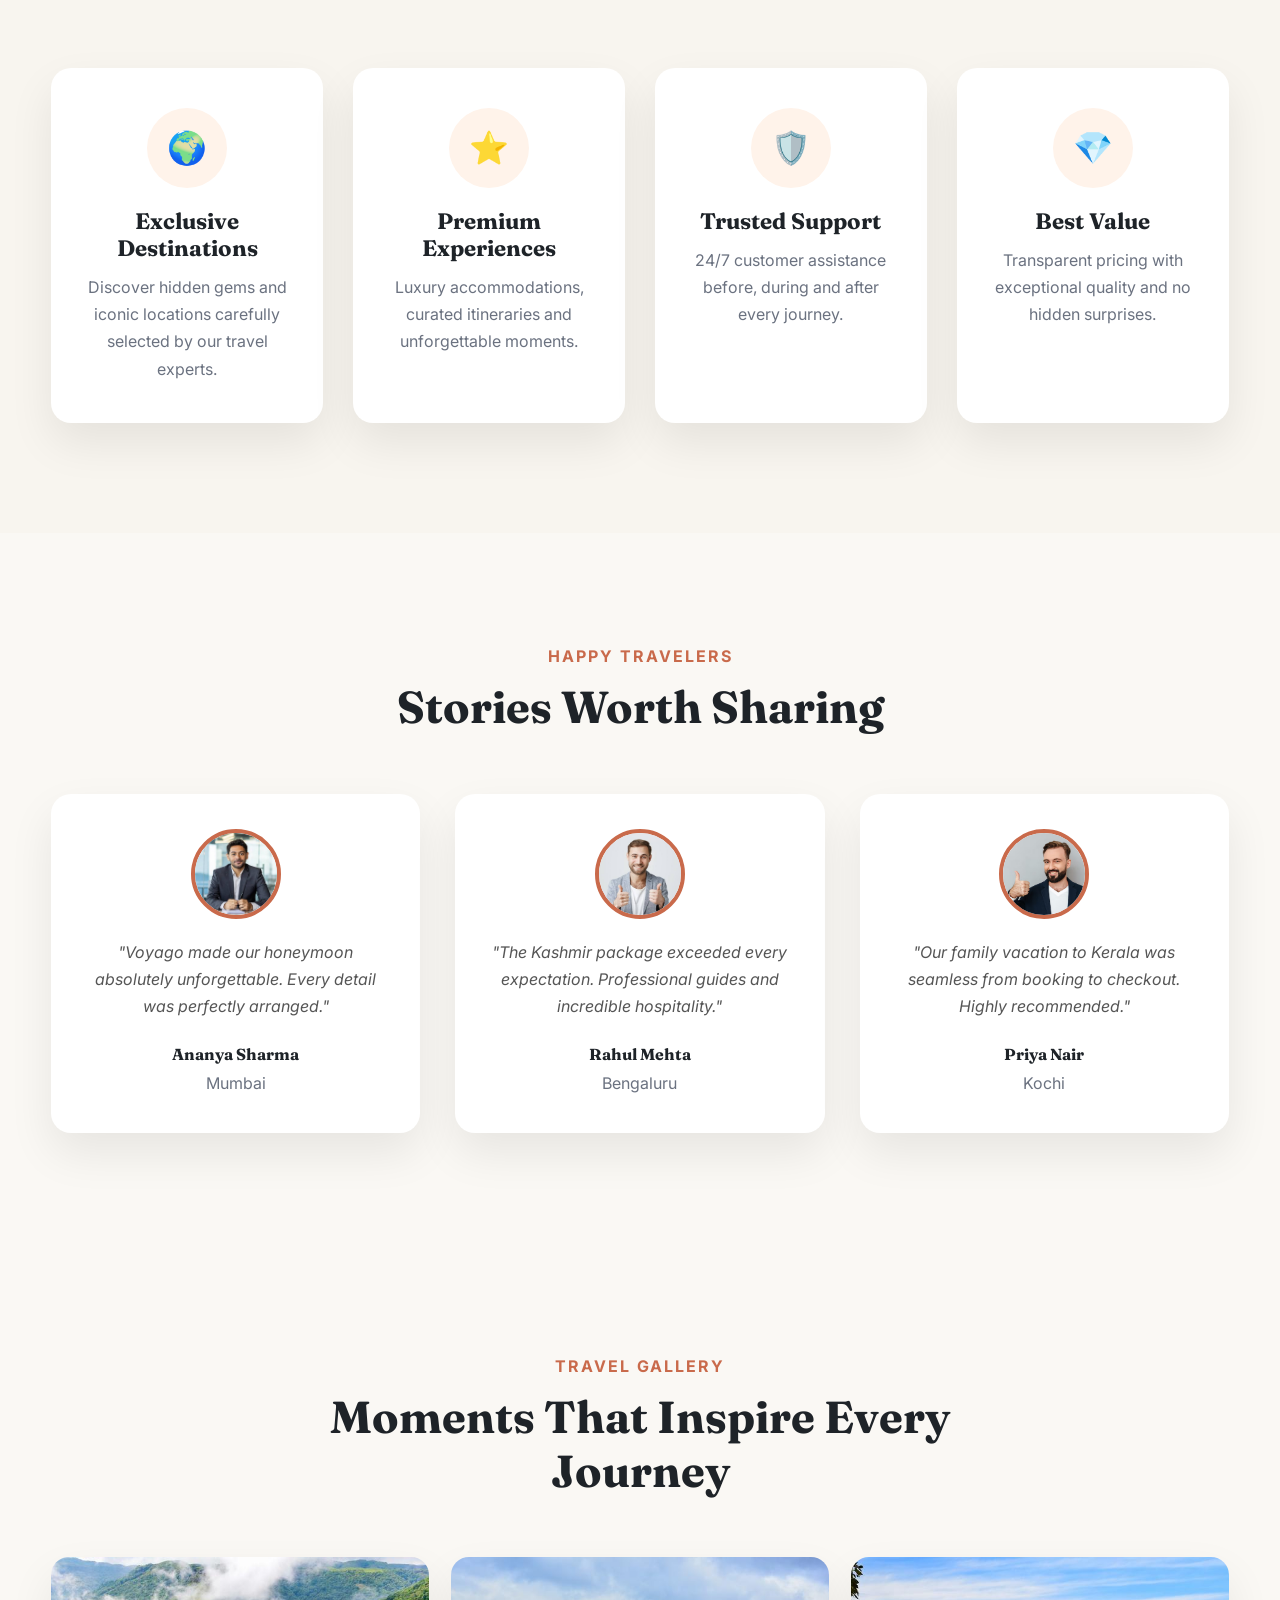
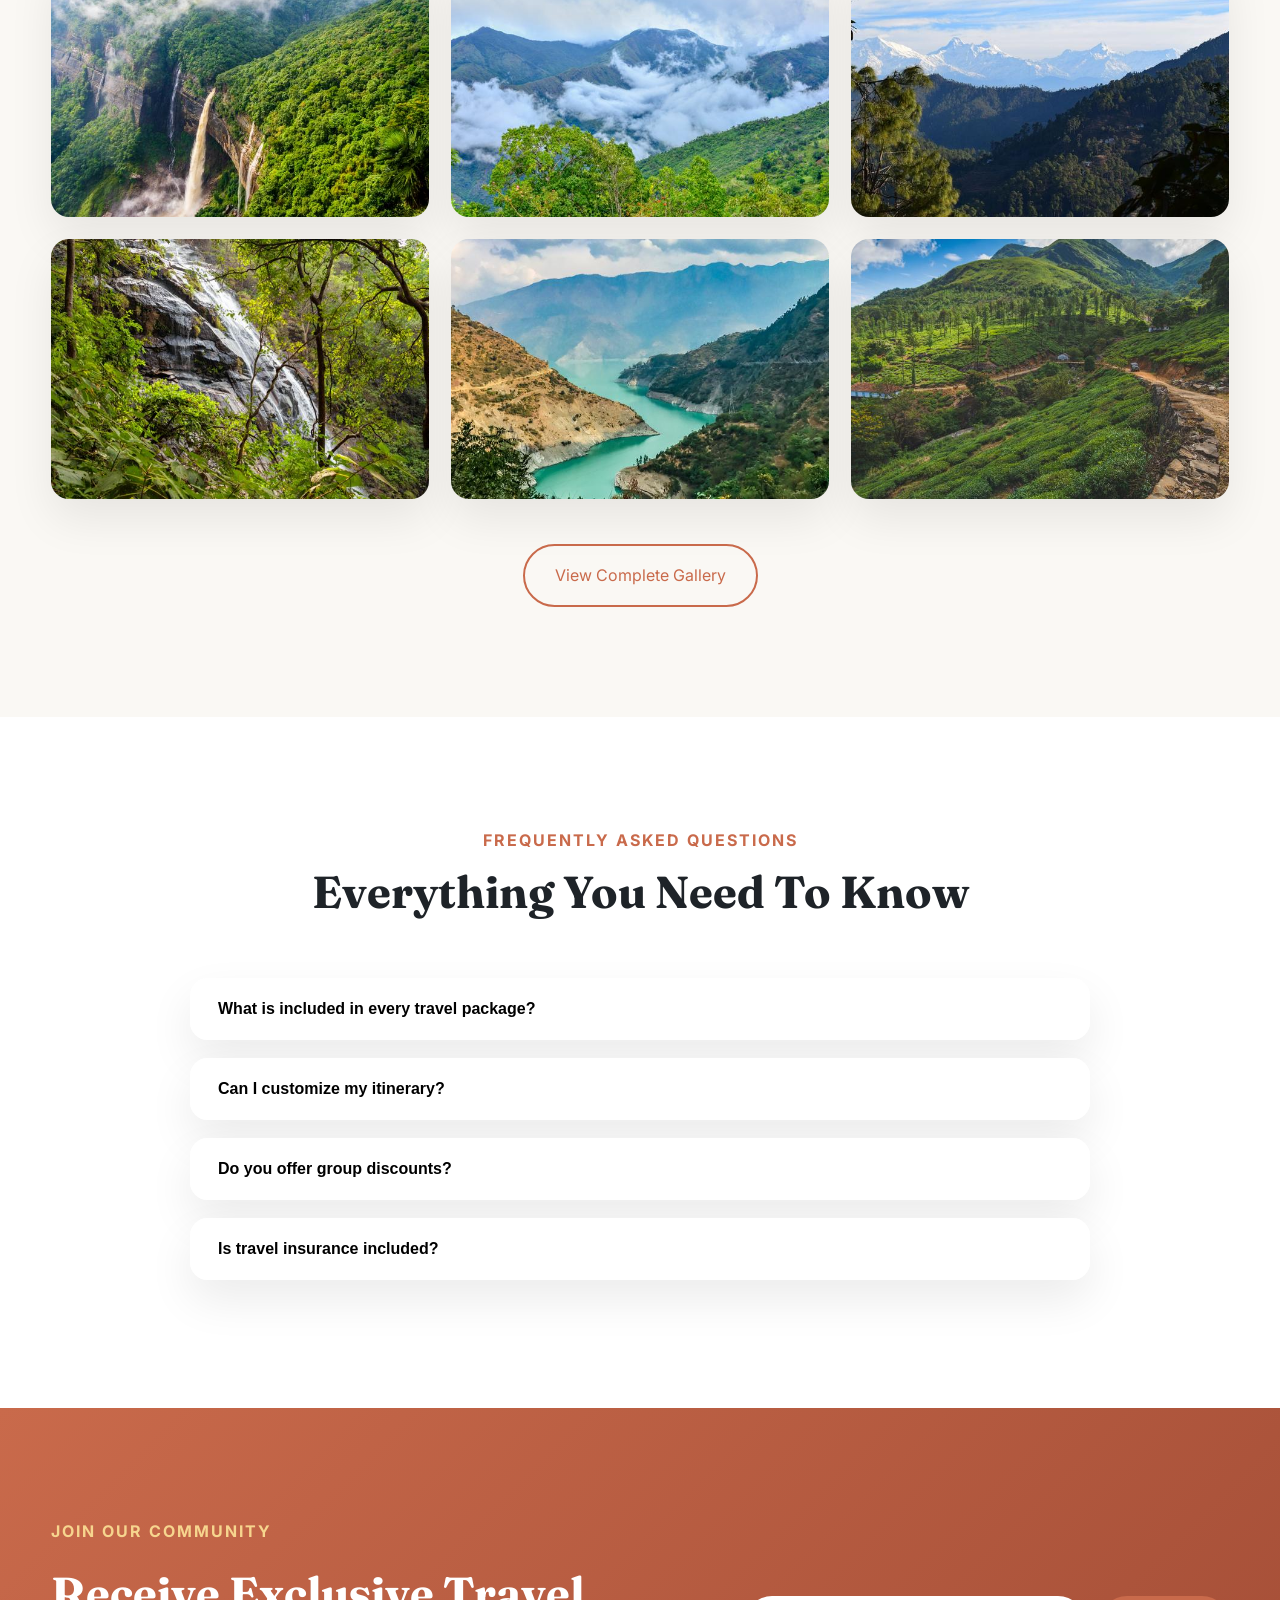
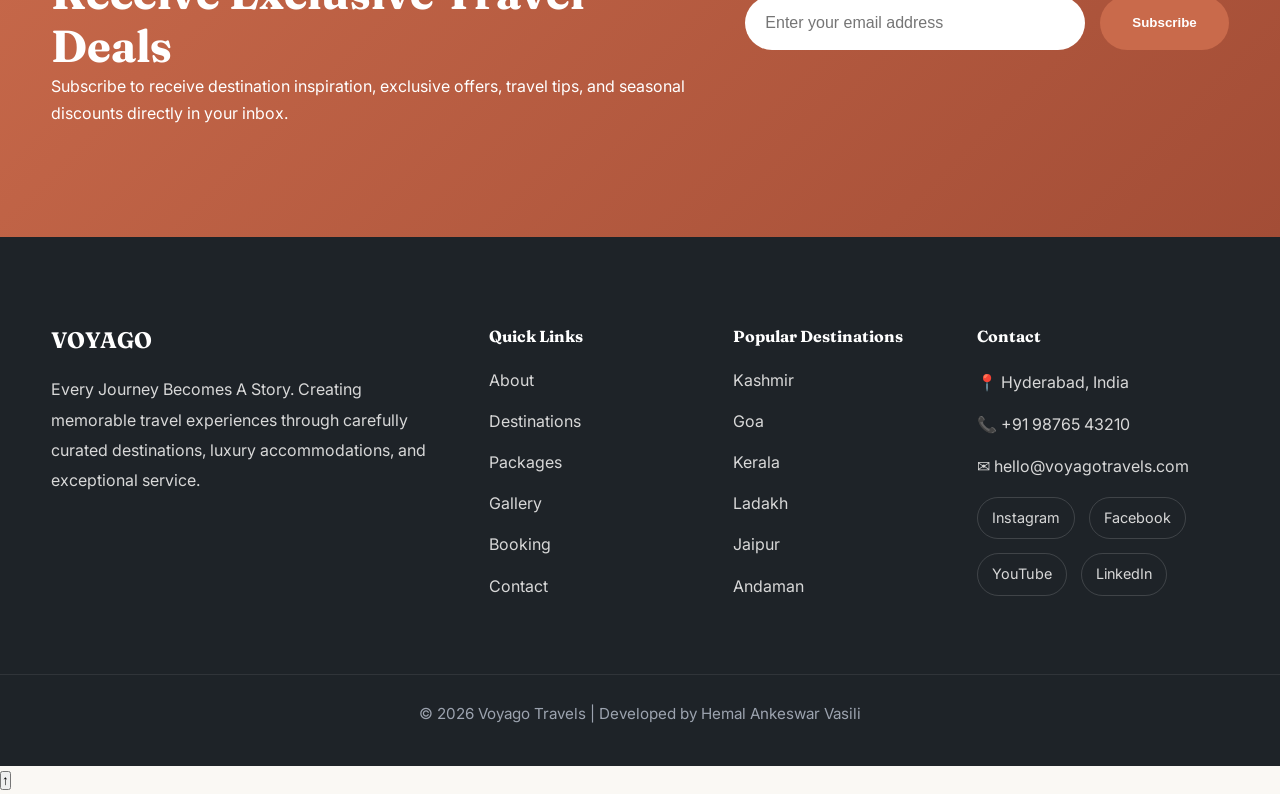
==== commit f3d4cda7: "Production-ready Voyago Travels website" ====
--- a/index.html
+++ b/index.html
@@ -3,21 +3,30 @@
 
 <head>
 
+<link rel="canonical" href="https://voyago-travels.netlify.app/">
+
+<meta property="og:title" content="Voyago Travels">
+<meta property="og:description" content="Luxury Travel Agency in India">
+<meta property="og:image" content="assets/images/brand/logo.png">
+<meta property="og:type" content="website">
+
+<meta name="twitter:card" content="summary_large_image">
+<meta name="twitter:title" content="Voyago Travels">
+<meta name="twitter:description" content="Luxury Travel Agency">
+
 <meta name="author" content="Hemal Ankeswar Vasili">
 
 <meta charset="UTF-8">
 <meta name="viewport" content="width=device-width, initial-scale=1.0">
 
-<title>Voyago Travels | Every Journey Becomes A Story</title>
+<title>Voyago Travels | Luxury Travel Agency in India</title>
 
 <meta name="description"
 content="Luxury travel experiences across India with handcrafted tours, premium stays, unforgettable adventures and seamless booking.">
 
 <meta name="keywords"
-content="travel, luxury travel, India, Kashmir, Goa, Kerala, Ladakh, Voyago">
-
-<meta name="author"
-content="Voyago Travels">
+content="travel agency, luxury travel, India tours, holiday packages, Kashmir tours, Goa holidays, Kerala tourism, Ladakh trips, Voyago Travels">
+
 
 <link rel="preconnect" href="https://fonts.googleapis.com">
 
@@ -28,6 +37,17 @@
 <link rel="stylesheet" href="assets/css/main.css">
 
 <link rel="icon" href="favicon.ico">
+
+<script type="application/ld+json">
+{
+ "@context":"https://schema.org",
+ "@type":"TravelAgency",
+ "name":"Voyago Travels",
+ "url":"https://voyago-travels.netlify.app",
+ "logo":"https://voyago-travels.netlify.app/assets/images/brand/logo.png",
+ "description":"Luxury travel agency offering premium holiday packages across India."
+}
+</script>
 
 </head>
 
@@ -990,6 +1010,20 @@
 
 <script src="assets/js/main.js"></script>
 
+<!--Start of Tawk.to Script-->
+<script type="text/javascript">
+var Tawk_API=Tawk_API||{}, Tawk_LoadStart=new Date();
+(function(){
+var s1=document.createElement("script"),s0=document.getElementsByTagName("script")[0];
+s1.async=true;
+s1.src='https://embed.tawk.to/6a45aee3539b7e1d4b7d2c95/1jsg36adm';
+s1.charset='UTF-8';
+s1.setAttribute('crossorigin','*');
+s0.parentNode.insertBefore(s1,s0);
+})();
+</script>
+<!--End of Tawk.to Script-->
+
 </body>
 
 </html>
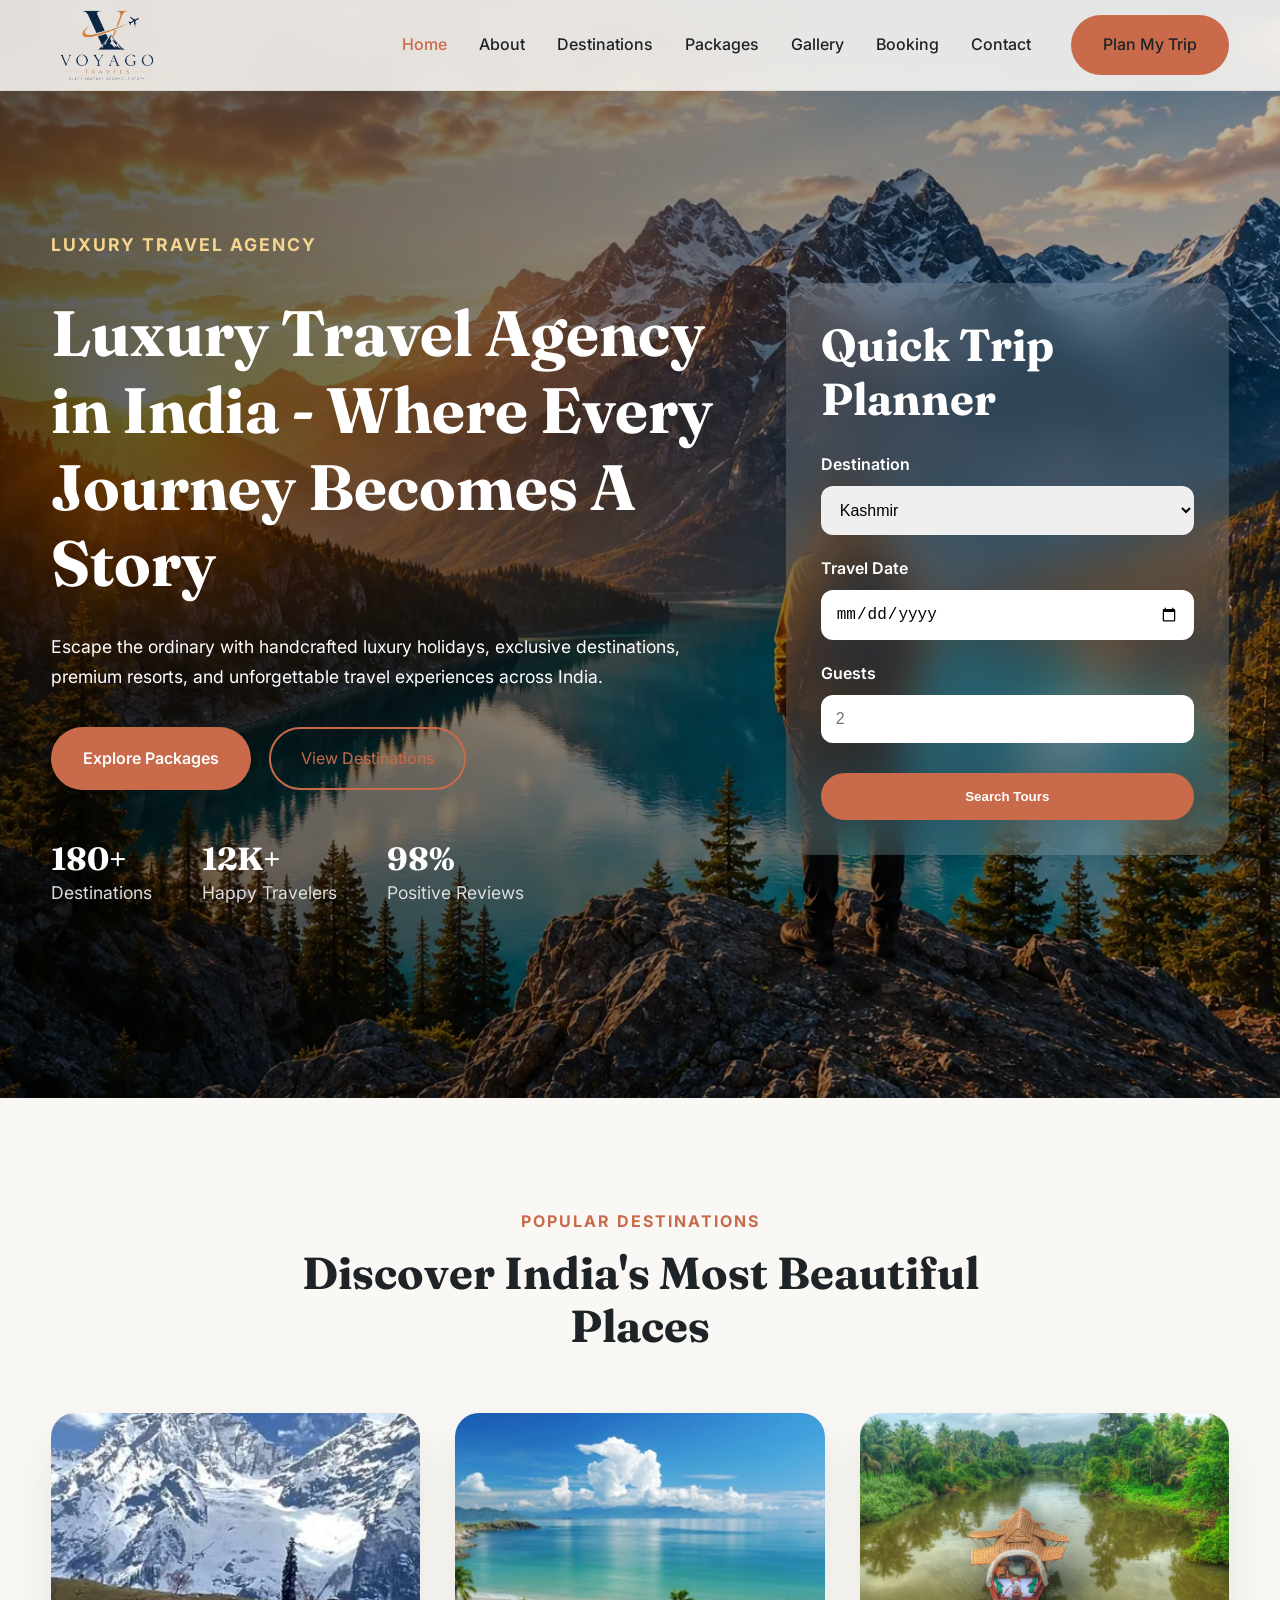
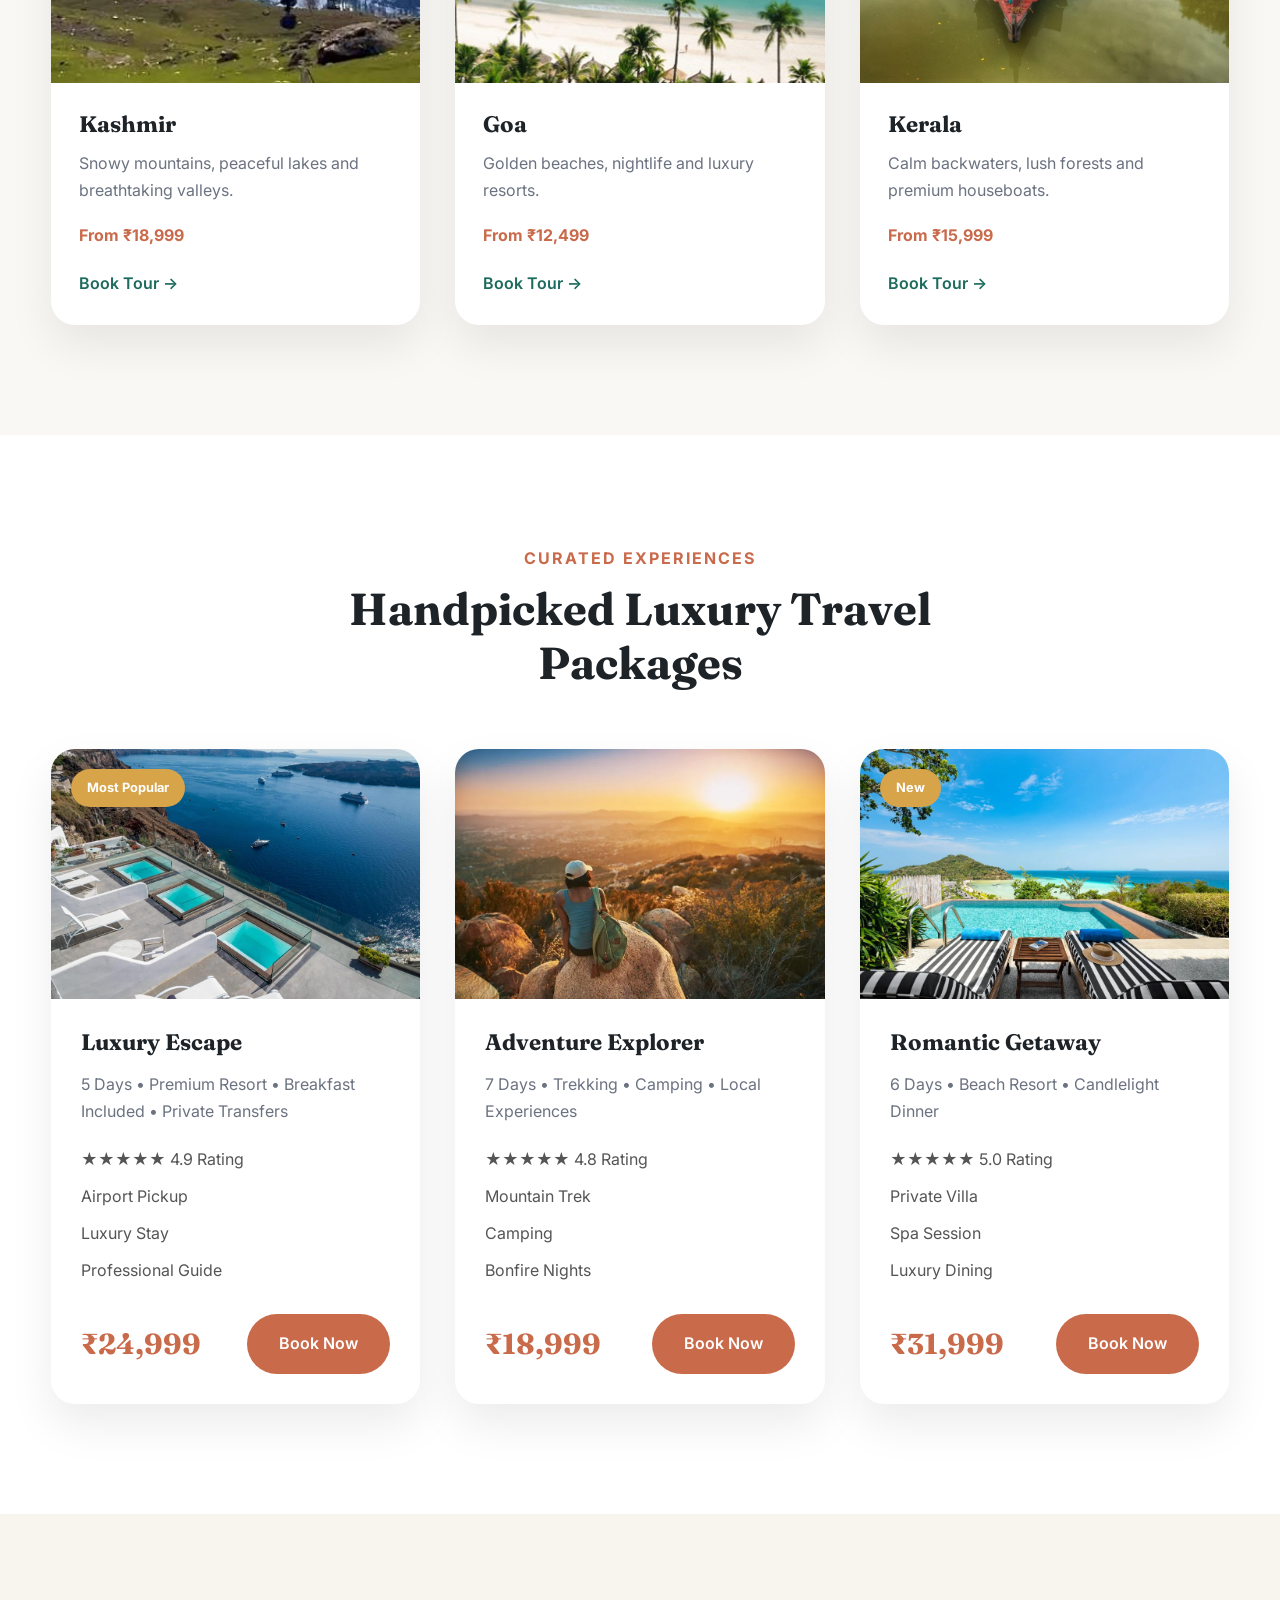
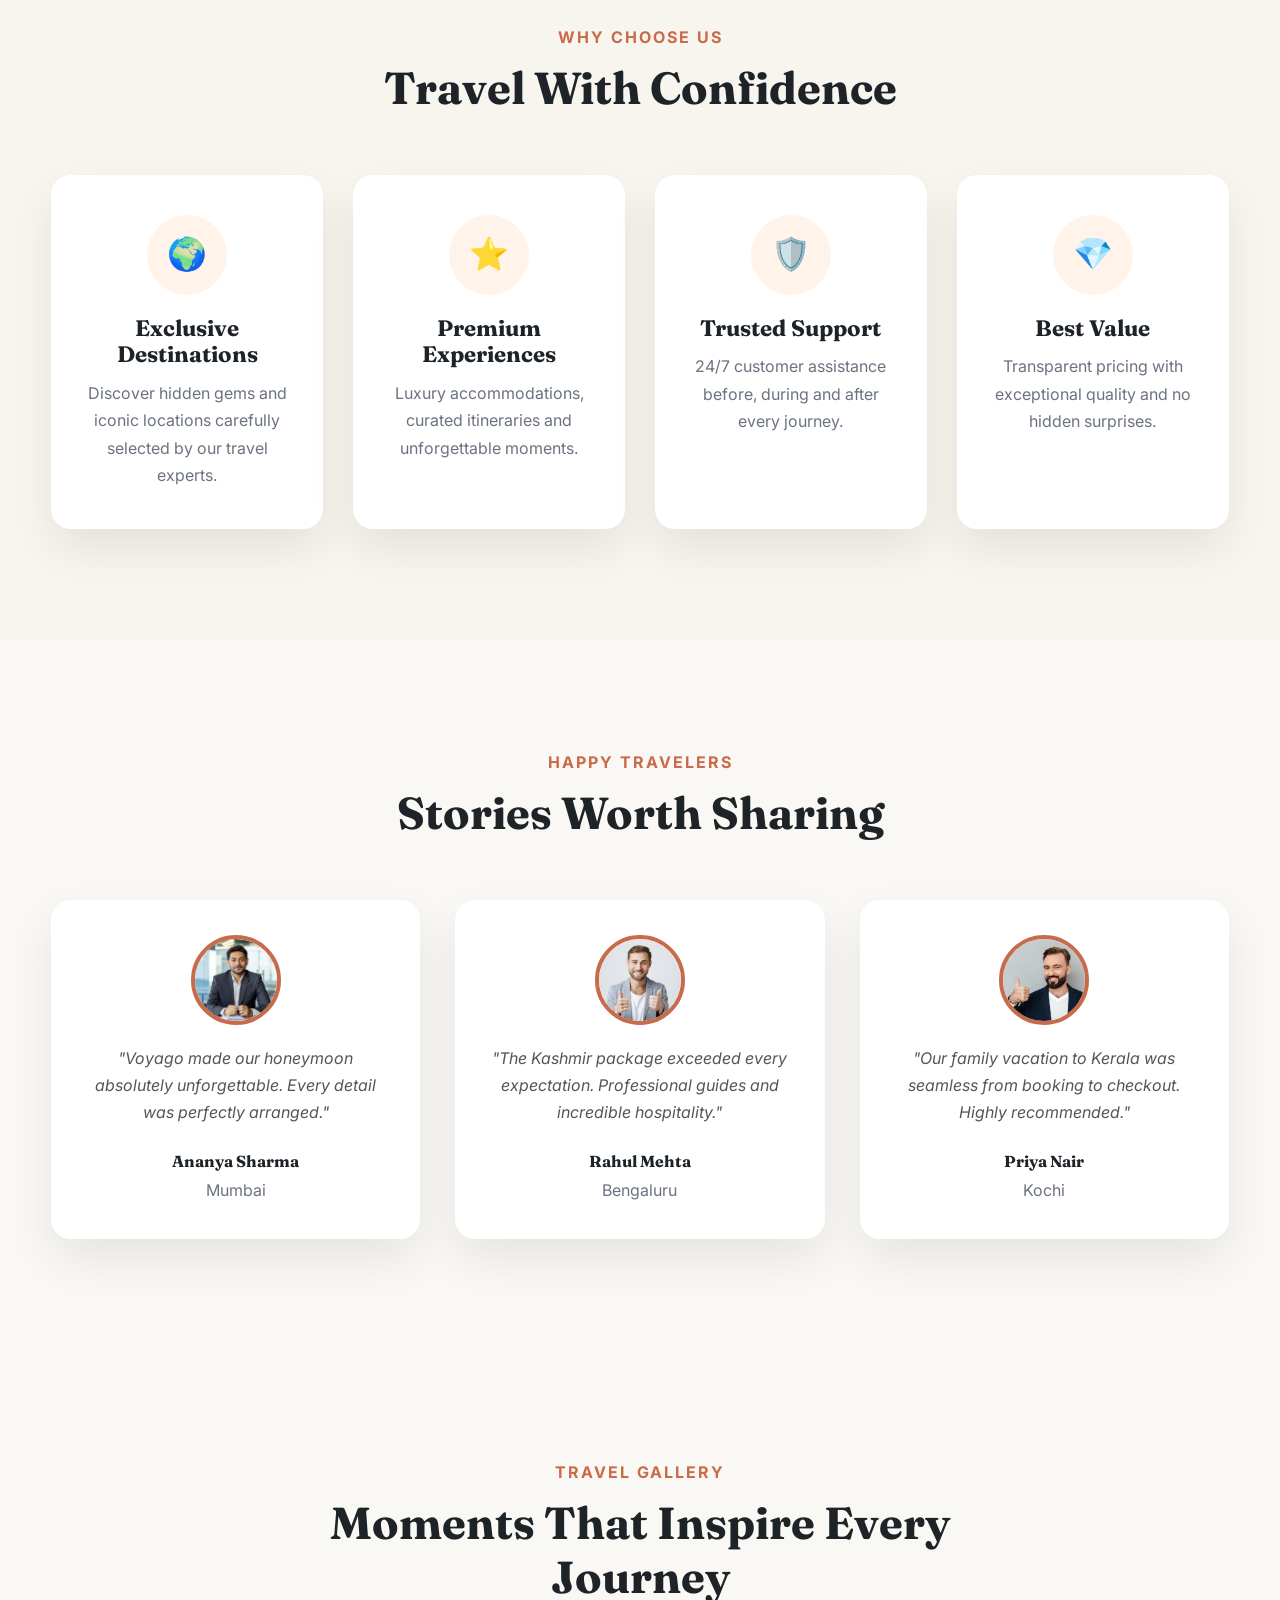
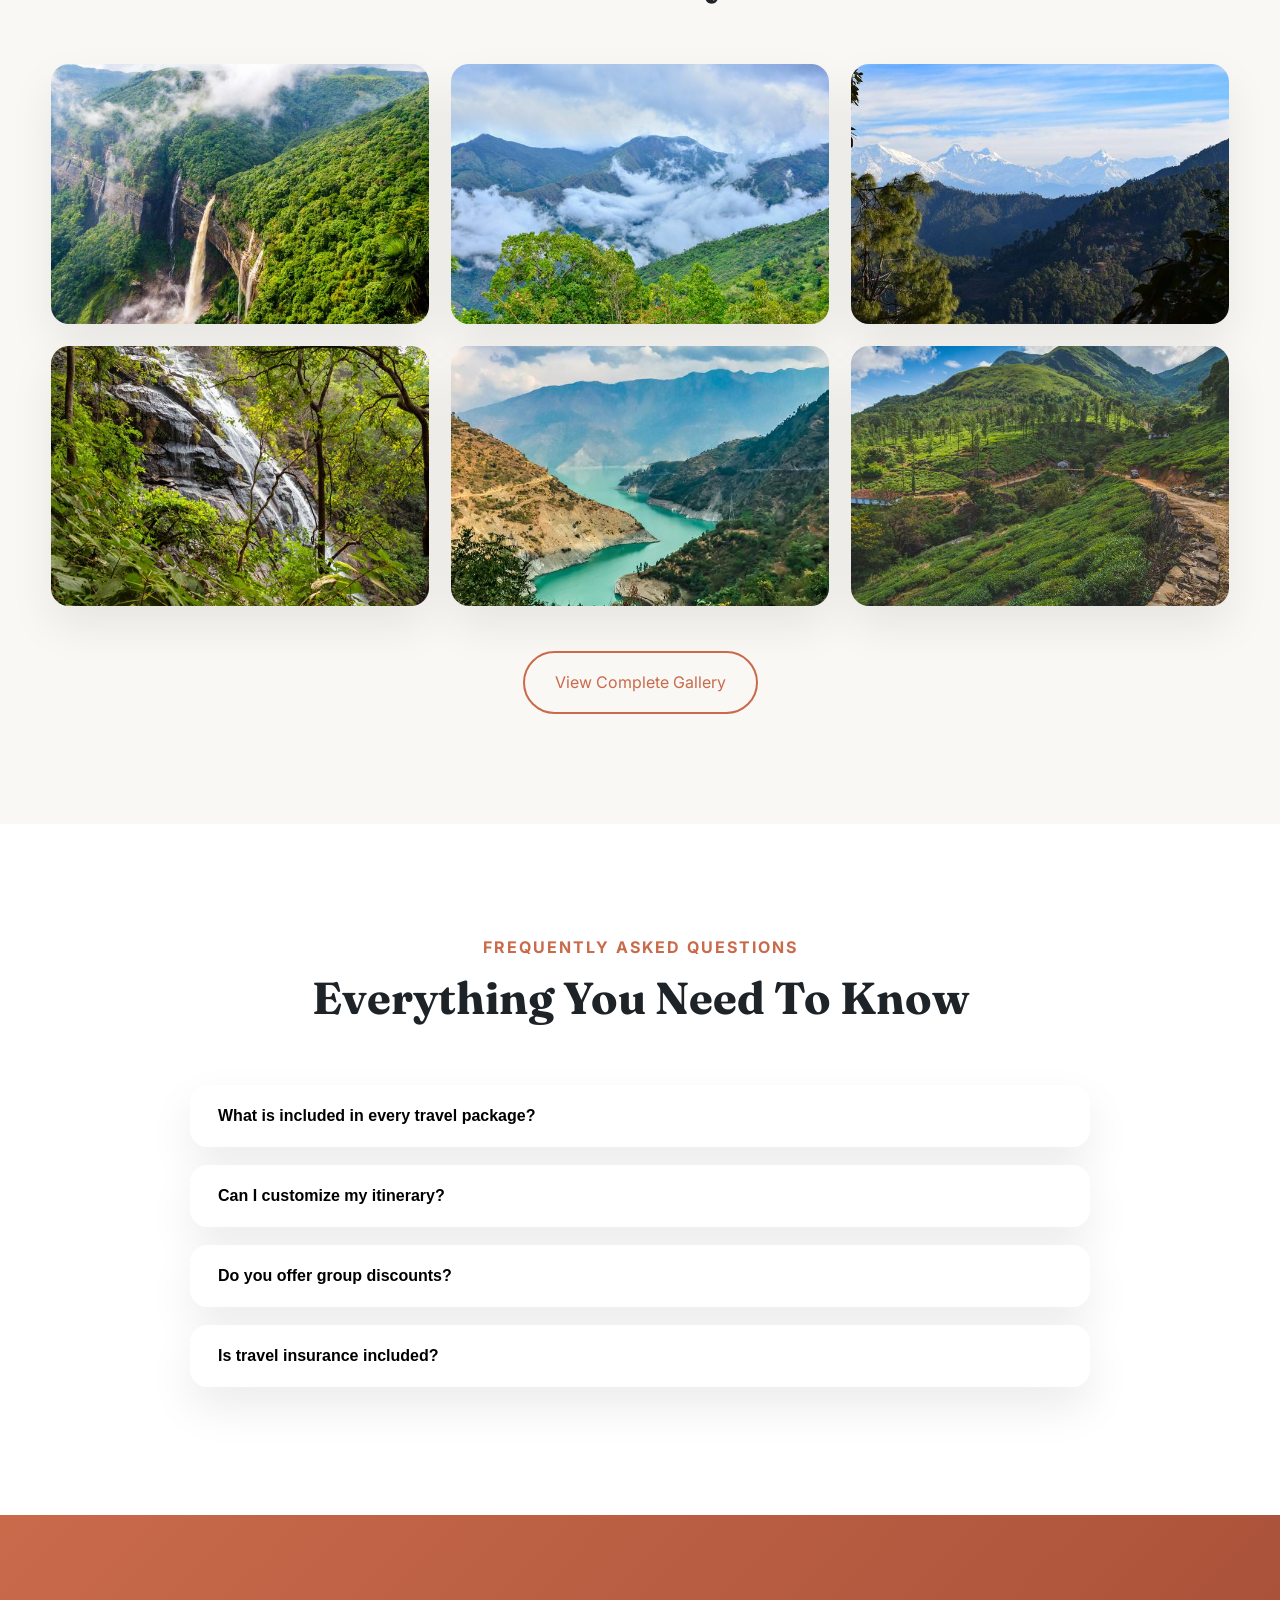
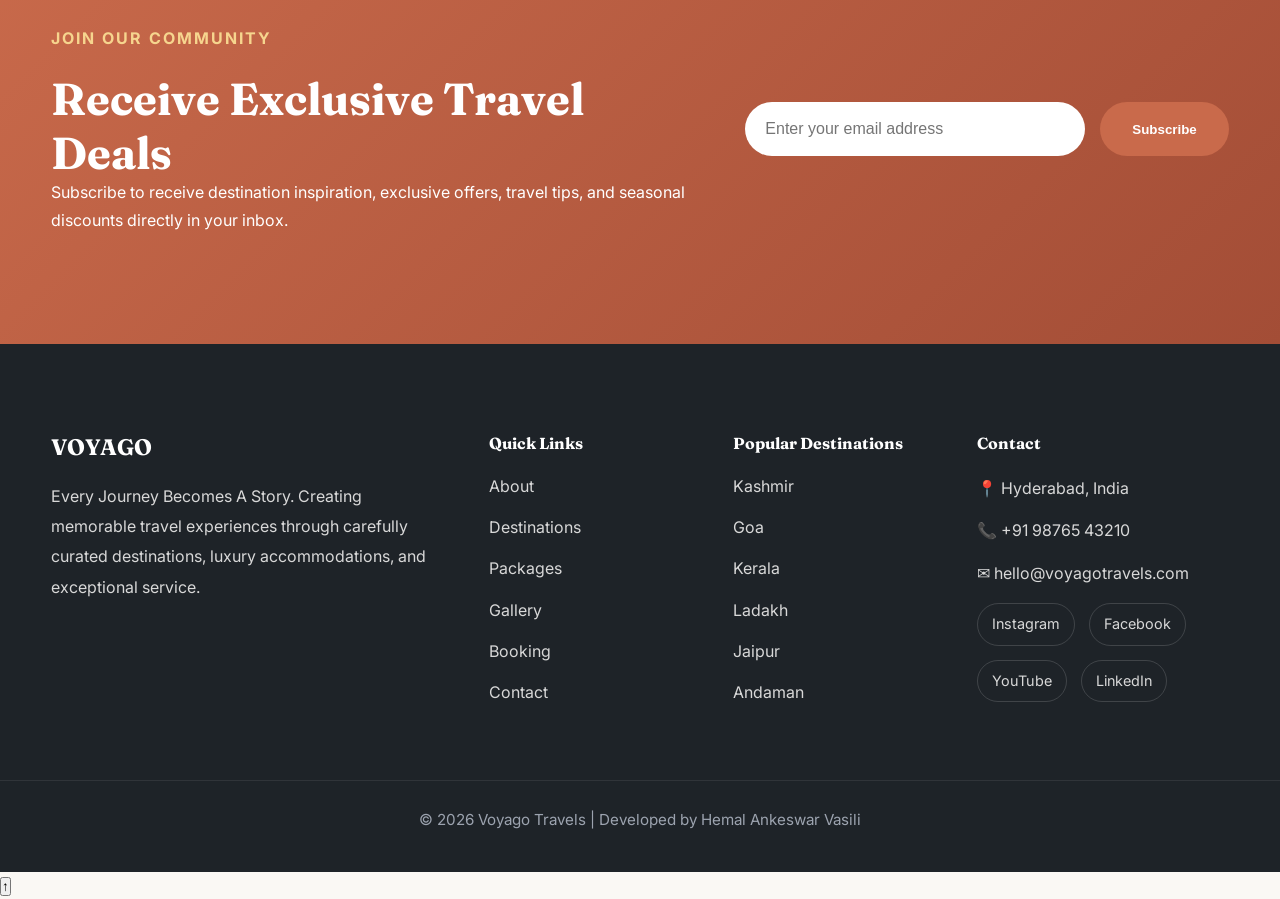
==== commit ab66ad27: "Improve SEO and optimize website for deployment" ====
--- a/index.html
+++ b/index.html
@@ -3,51 +3,59 @@
 
 <head>
 
-<link rel="canonical" href="https://voyago-travels.netlify.app/">
-
-<meta property="og:title" content="Voyago Travels">
-<meta property="og:description" content="Luxury Travel Agency in India">
-<meta property="og:image" content="assets/images/brand/logo.png">
-<meta property="og:type" content="website">
-
-<meta name="twitter:card" content="summary_large_image">
-<meta name="twitter:title" content="Voyago Travels">
-<meta name="twitter:description" content="Luxury Travel Agency">
-
-<meta name="author" content="Hemal Ankeswar Vasili">
-
-<meta charset="UTF-8">
-<meta name="viewport" content="width=device-width, initial-scale=1.0">
-
-<title>Voyago Travels | Luxury Travel Agency in India</title>
-
-<meta name="description"
-content="Luxury travel experiences across India with handcrafted tours, premium stays, unforgettable adventures and seamless booking.">
-
-<meta name="keywords"
-content="travel agency, luxury travel, India tours, holiday packages, Kashmir tours, Goa holidays, Kerala tourism, Ladakh trips, Voyago Travels">
-
-
-<link rel="preconnect" href="https://fonts.googleapis.com">
-
-<link rel="preconnect" href="https://fonts.gstatic.com" crossorigin>
-
-<link href="https://fonts.googleapis.com/css2?family=Fraunces:wght@600;700&family=Inter:wght@300;400;500;600;700&display=swap" rel="stylesheet">
-
-<link rel="stylesheet" href="assets/css/main.css">
-
-<link rel="icon" href="favicon.ico">
-
-<script type="application/ld+json">
-{
- "@context":"https://schema.org",
- "@type":"TravelAgency",
- "name":"Voyago Travels",
- "url":"https://voyago-travels.netlify.app",
- "logo":"https://voyago-travels.netlify.app/assets/images/brand/logo.png",
- "description":"Luxury travel agency offering premium holiday packages across India."
-}
-</script>
+    <!-- Basic Meta -->
+    <meta charset="UTF-8">
+    <meta name="viewport" content="width=device-width, initial-scale=1.0">
+    <meta name="author" content="Hemal Ankeswar Vasili">
+
+    <!-- SEO -->
+    <title>Voyago Travels | Luxury Travel Agency in India</title>
+
+    <meta name="description"
+        content="Luxury travel experiences across India with handcrafted tours, premium stays, unforgettable adventures and seamless booking.">
+
+    <meta name="keywords"
+        content="travel agency, luxury travel, India tours, holiday packages, Kashmir tours, Goa holidays, Kerala tourism, Ladakh trips, Voyago Travels">
+
+    <link rel="canonical" href="https://voyago-travels.netlify.app/">
+
+    <!-- Open Graph -->
+    <meta property="og:title" content="Voyago Travels">
+    <meta property="og:description" content="Luxury Travel Agency in India">
+    <meta property="og:image" content="https://voyago-travels.netlify.app/assets/images/brand/logo.png">
+    <meta property="og:type" content="website">
+    <meta property="og:url" content="https://voyago-travels.netlify.app/">
+
+    <!-- Twitter Card -->
+    <meta name="twitter:card" content="summary_large_image">
+    <meta name="twitter:title" content="Voyago Travels">
+    <meta name="twitter:description" content="Luxury Travel Agency in India">
+    <meta name="twitter:image" content="https://voyago-travels.netlify.app/assets/images/brand/logo.png">
+
+    <!-- Favicon -->
+    <link rel="icon" href="favicon.ico">
+
+    <!-- Fonts -->
+    <link rel="preconnect" href="https://fonts.googleapis.com">
+    <link rel="preconnect" href="https://fonts.gstatic.com" crossorigin>
+
+    <link href="https://fonts.googleapis.com/css2?family=Fraunces:wght@600;700&family=Inter:wght@300;400;500;600;700&display=swap"
+        rel="stylesheet">
+
+    <!-- Stylesheet -->
+    <link rel="stylesheet" href="assets/css/main.css">
+
+    <!-- Schema.org -->
+    <script type="application/ld+json">
+    {
+      "@context":"https://schema.org",
+      "@type":"TravelAgency",
+      "name":"Voyago Travels",
+      "url":"https://voyago-travels.netlify.app",
+      "logo":"https://voyago-travels.netlify.app/assets/images/brand/logo.png",
+      "description":"Luxury travel agency offering premium holiday packages across India."
+    }
+    </script>
 
 </head>
 
@@ -114,11 +122,7 @@
 
 </p>
 
-<h1>
-
-Where Every Journey Becomes A Story.
-
-</h1>
+<h1>Luxury Travel Agency in India - Where Every Journey Becomes A Story</h1>
 
 <p>
 
